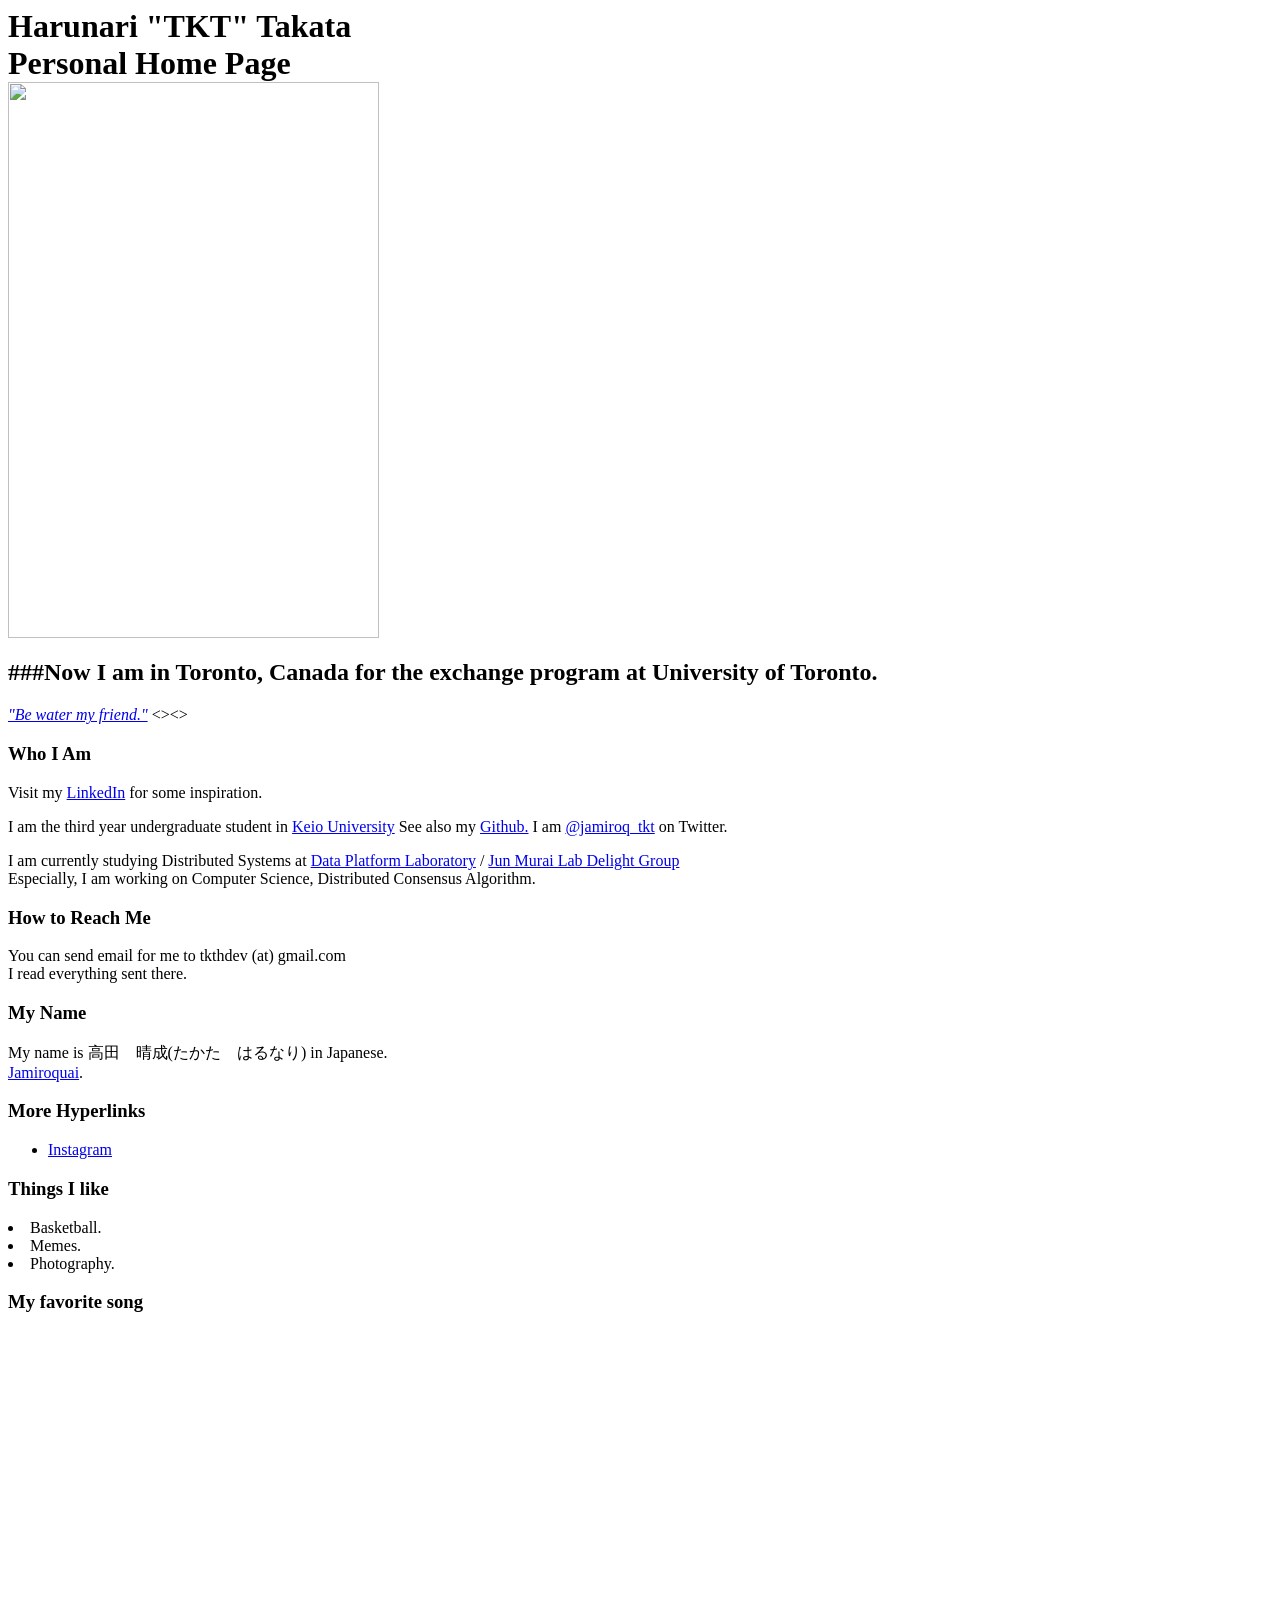
==== index.html @ 35f7b65e "Update index.html" ====
<html><head>
<title>Harunari's Personal Home Pagi</title>
</head>

<body bgcolor="#FFFFFF" text="#000000">

<!-- Built from main -->
<h1>
Harunari "TKT" Takata  <br>Personal Home Page<br>
<img width="371" height="556" src="e7779178-40f3-41db-963f-839f3bcc8286-1_all_11929.jpg" ><br>
</h1>

<h2>###Now I am in Toronto, Canada for the exchange program at University of Toronto.</h2>

<p><a href="https://youtu.be/cJMwBwFj5nQ?si=bjKSdEsOsVT4neso"><i>"Be water my friend."</i></a>

<><>
    
</p><h3><p>Who I Am</p></h3>

<p>Visit
my <a href="https://www.linkedin.com/in/takata-harunari-a27609255/">LinkedIn</a> for some inspiration.

</p><p>I am the third year undergraduate student in  <a href="https://www.keio.ac.jp/en/">Keio University</a>
See also my <a href="https://github.com/TKTHdev">Github.</a>
I am <a href="https://twitter.com/jamiroqTKT">@jamiroq_tkt</a> on Twitter.

</p><p>I am currently studying Distributed Systems  at <a href="https://sites.google.com/view/dpl-sfc/%E3%83%9B%E3%83%BC%E3%83%A0?authuser=0">Data Platform Laboratory</a> / <a href="https://delight.sfc.wide.ad.jp/en">Jun Murai Lab Delight Group</a>
<br>Especially, I am working on Computer Science, Distributed Consensus Algorithm.

</p><h3>How to Reach Me</h3>

<p>You can send email for me to tkthdev (at) gmail.com
<br>I read everything sent there.

</p><h3>My Name</h3>

<p>My name is 高田　晴成(たかた　はるなり) in Japanese.
    <br>
    <a href="https://www.jamiroquai.com/">Jamiroquai</a>.

</p><h3>More Hyperlinks</h3>

<ul>

<li><a href="https://www.instagram.com/jamiroq_tkt">Instagram</a><p>

</p></lid<p>

</p></li></ul>

<h3>Things I like </h3>
<li>Basketball.</li>
<li>Memes.</li>
<li>Photography.</li>

<h3>My favorite song</h3>
<iframe style="border-radius:12px" src="https://open.spotify.com/embed/track/7gxW8hMXEUkc1G3m7z9vei?utm_source=generator&theme=0" width="100%" height="352" frameBorder="0" allowfullscreen="" allow="autoplay; clipboard-write; encrypted-media; fullscreen; picture-in-picture" loading="lazy"></iframe>


</p>
<hr>
<p></p>
<hr>


</body></html>
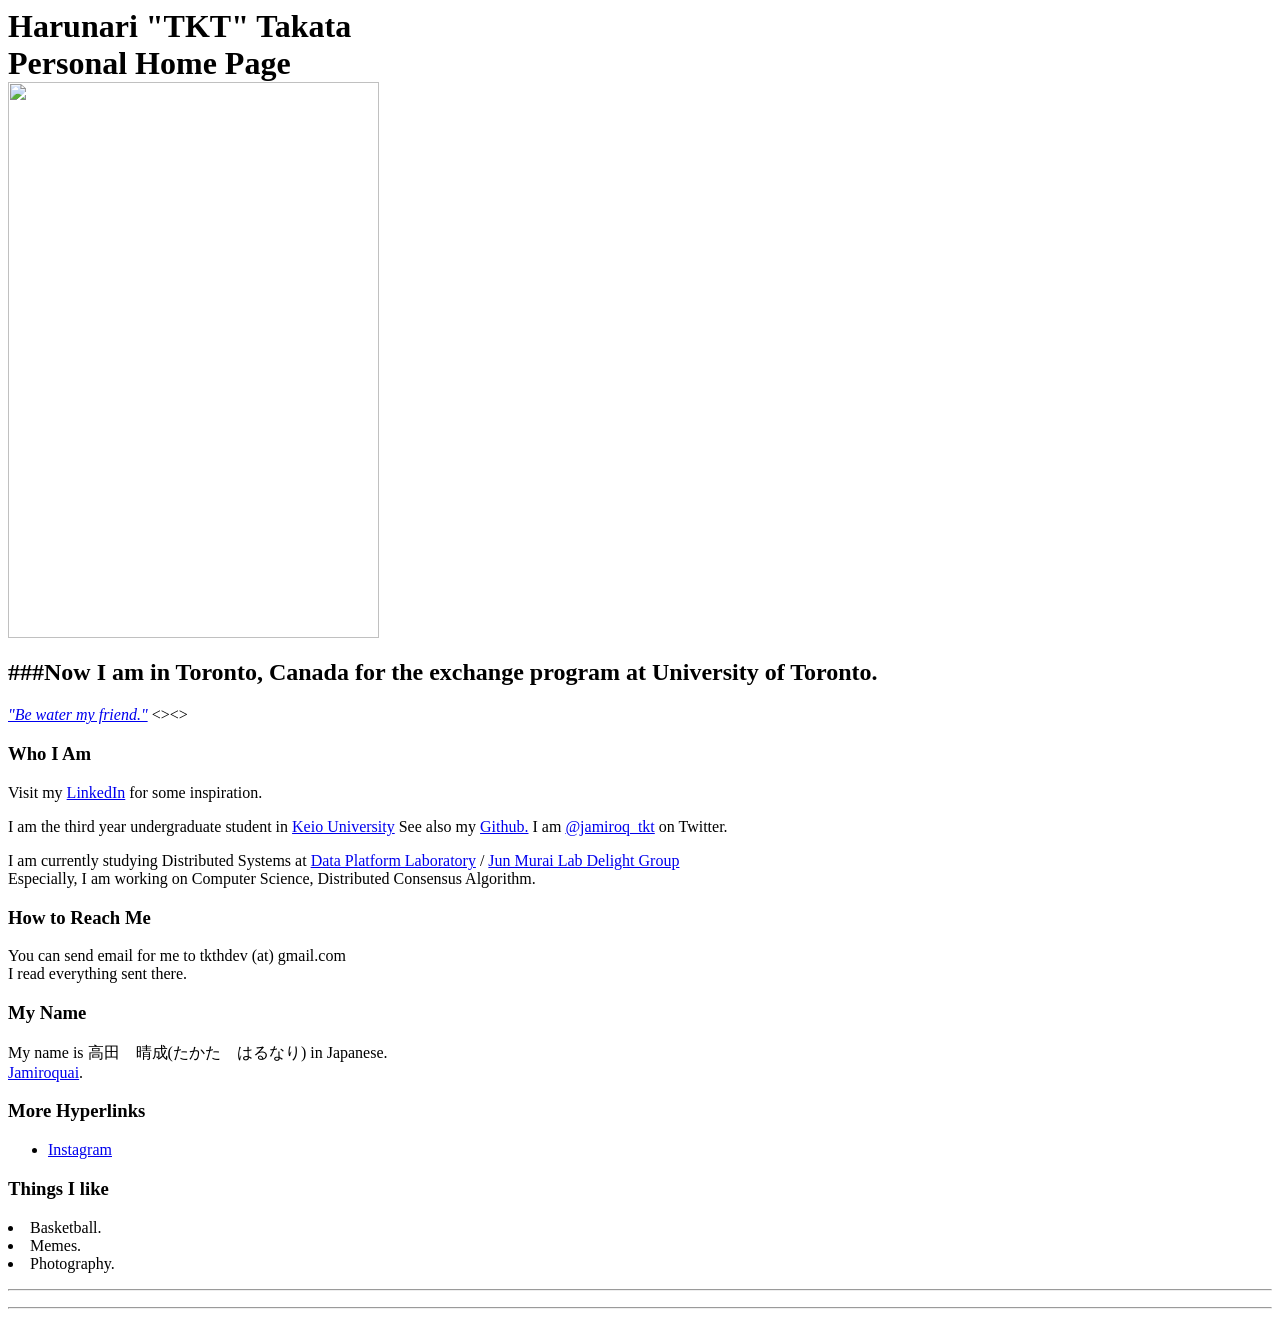
==== commit d884f644: "Update index.html" ====
--- a/index.html
+++ b/index.html
@@ -54,9 +54,6 @@
 <li>Memes.</li>
 <li>Photography.</li>
 
-<h3>My favorite song</h3>
-<iframe style="border-radius:12px" src="https://open.spotify.com/embed/track/7gxW8hMXEUkc1G3m7z9vei?utm_source=generator&theme=0" width="100%" height="352" frameBorder="0" allowfullscreen="" allow="autoplay; clipboard-write; encrypted-media; fullscreen; picture-in-picture" loading="lazy"></iframe>
-
 
 </p>
 <hr>
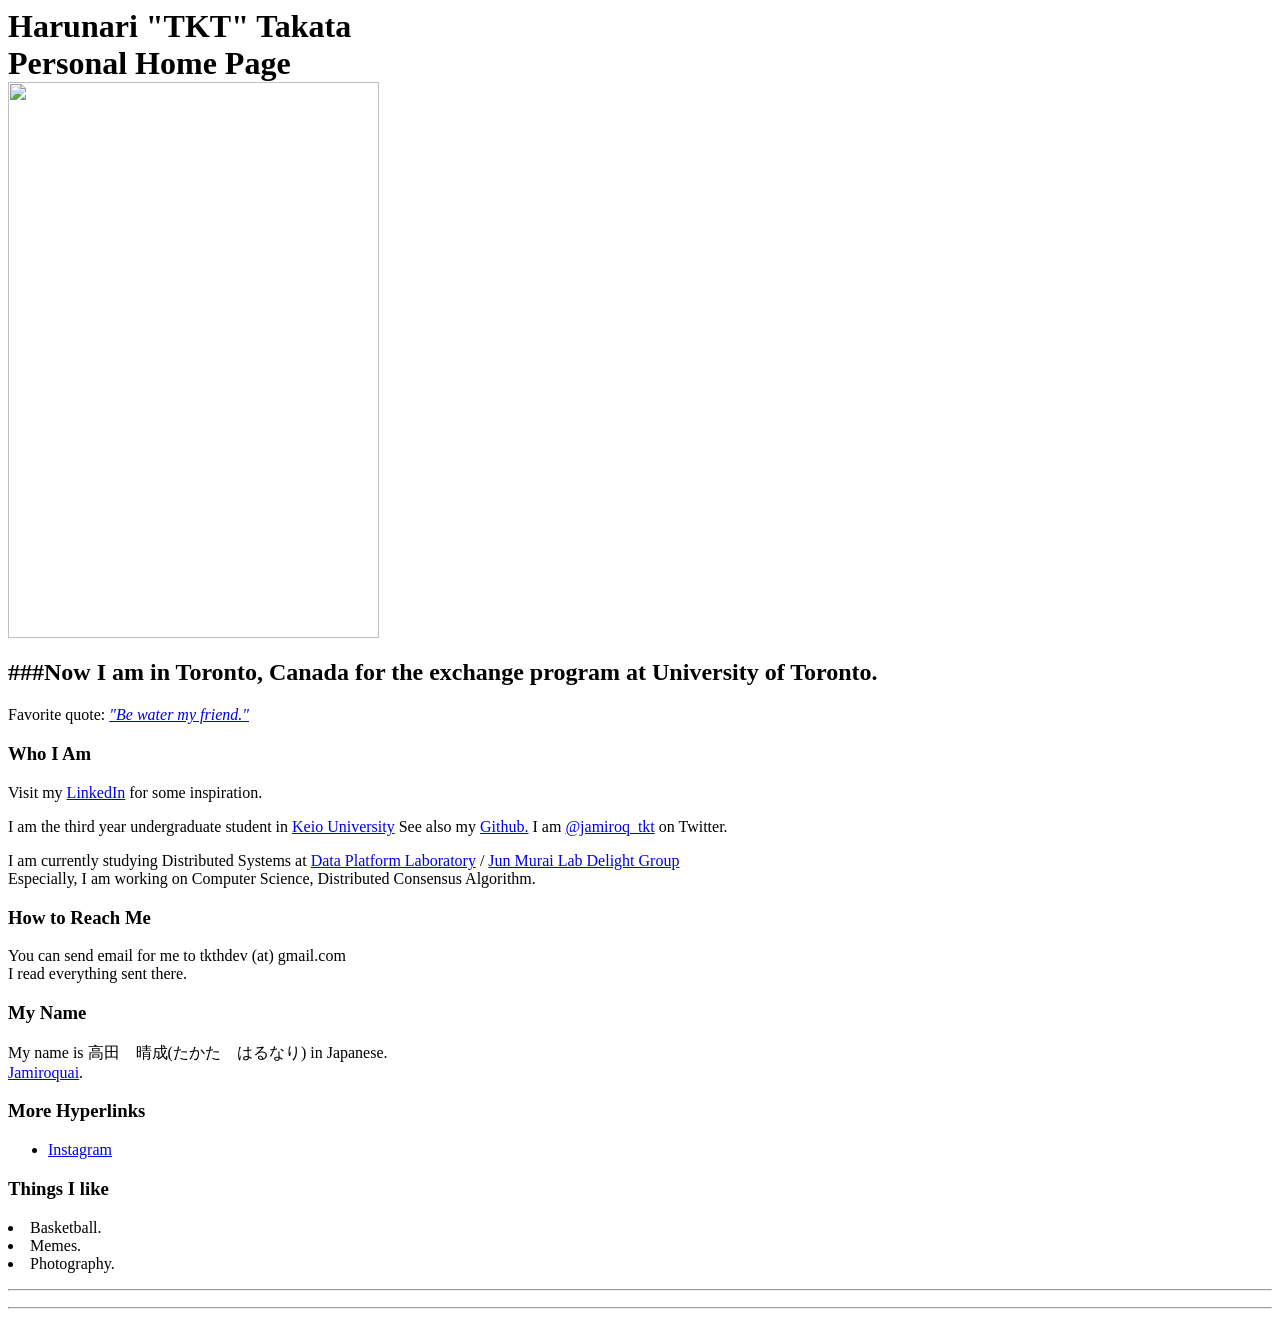
==== commit a803d8eb: "Update index.html" ====
--- a/index.html
+++ b/index.html
@@ -12,9 +12,9 @@
 
 <h2>###Now I am in Toronto, Canada for the exchange program at University of Toronto.</h2>
 
-<p><a href="https://youtu.be/cJMwBwFj5nQ?si=bjKSdEsOsVT4neso"><i>"Be water my friend."</i></a>
+<p>Favorite quote: <a href="https://youtu.be/cJMwBwFj5nQ?si=bjKSdEsOsVT4neso"><i>"Be water my friend."</i></a>
 
-<><>
+
     
 </p><h3><p>Who I Am</p></h3>
 
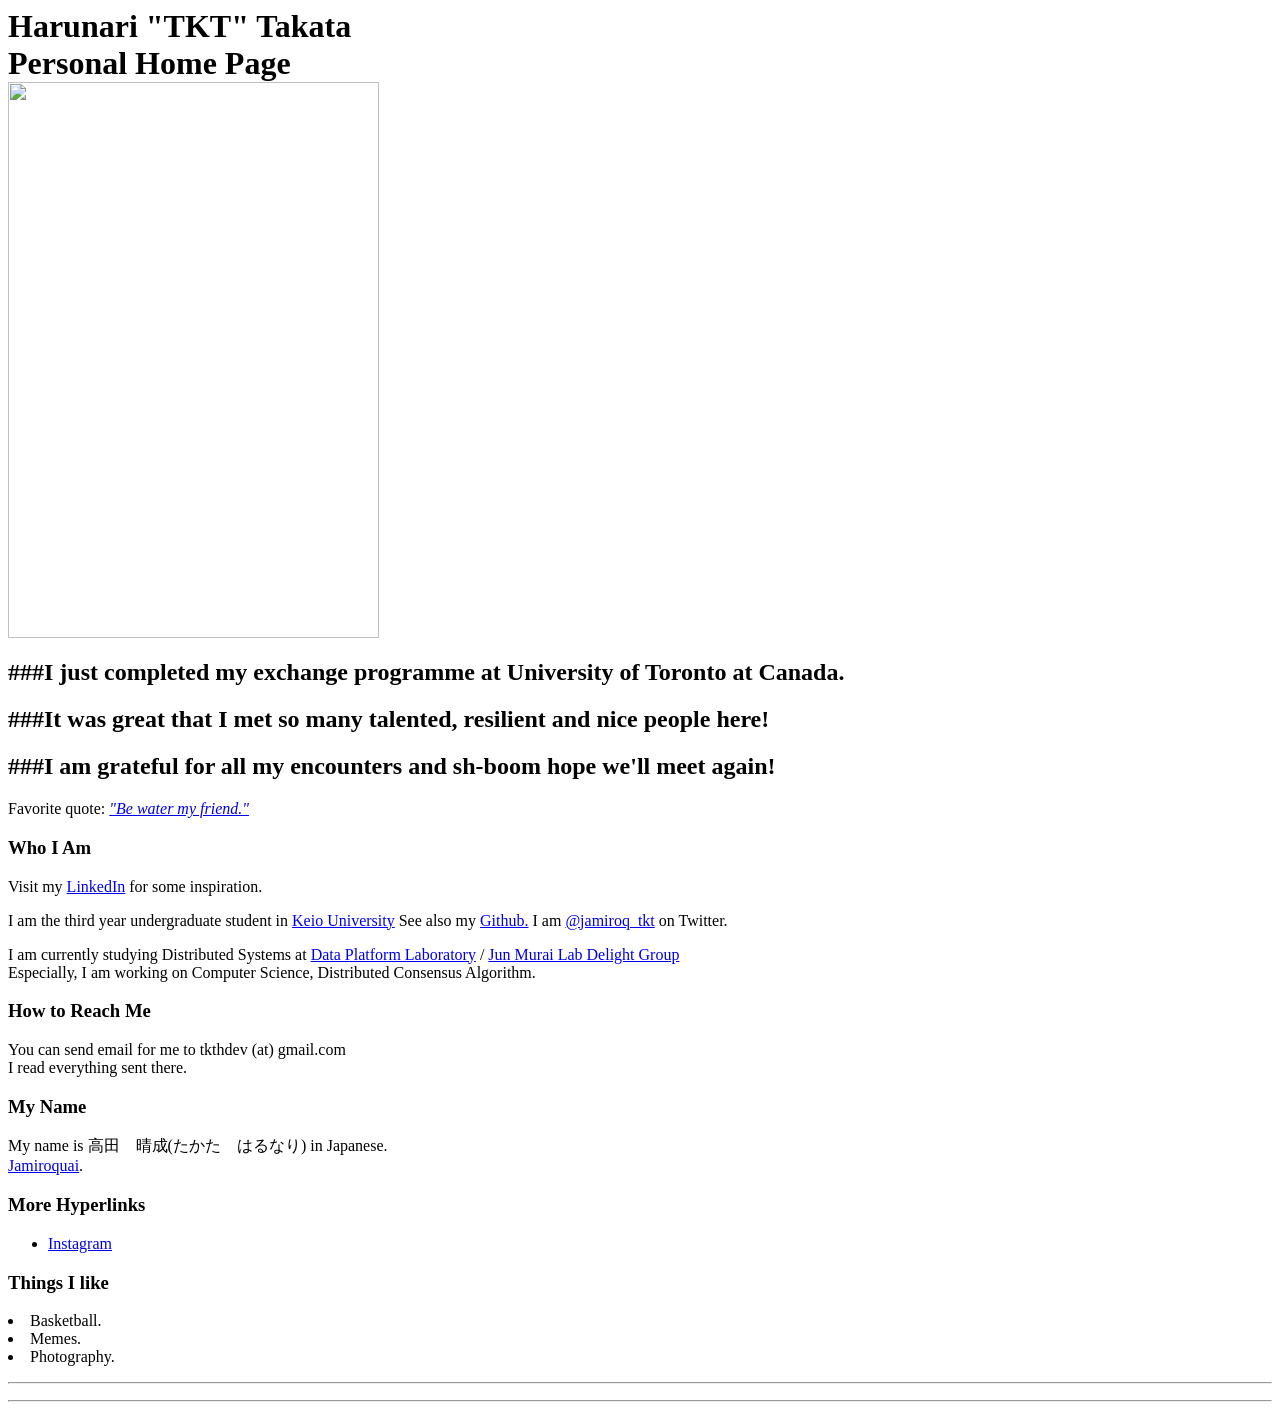
==== commit e30a9be7: "Update index.html" ====
--- a/index.html
+++ b/index.html
@@ -10,8 +10,9 @@
 <img width="371" height="556" src="e7779178-40f3-41db-963f-839f3bcc8286-1_all_11929.jpg" ><br>
 </h1>
 
-<h2>###Now I am in Toronto, Canada for the exchange program at University of Toronto.</h2>
-
+<h2>###I just completed my exchange programme at University of Toronto at Canada.</h2>
+<h2>###It was great that I met so many talented, resilient and nice people here!</h2>
+<h2>###I am grateful for all my encounters and sh-boom hope we'll meet again!</h2>
 <p>Favorite quote: <a href="https://youtu.be/cJMwBwFj5nQ?si=bjKSdEsOsVT4neso"><i>"Be water my friend."</i></a>
 
 
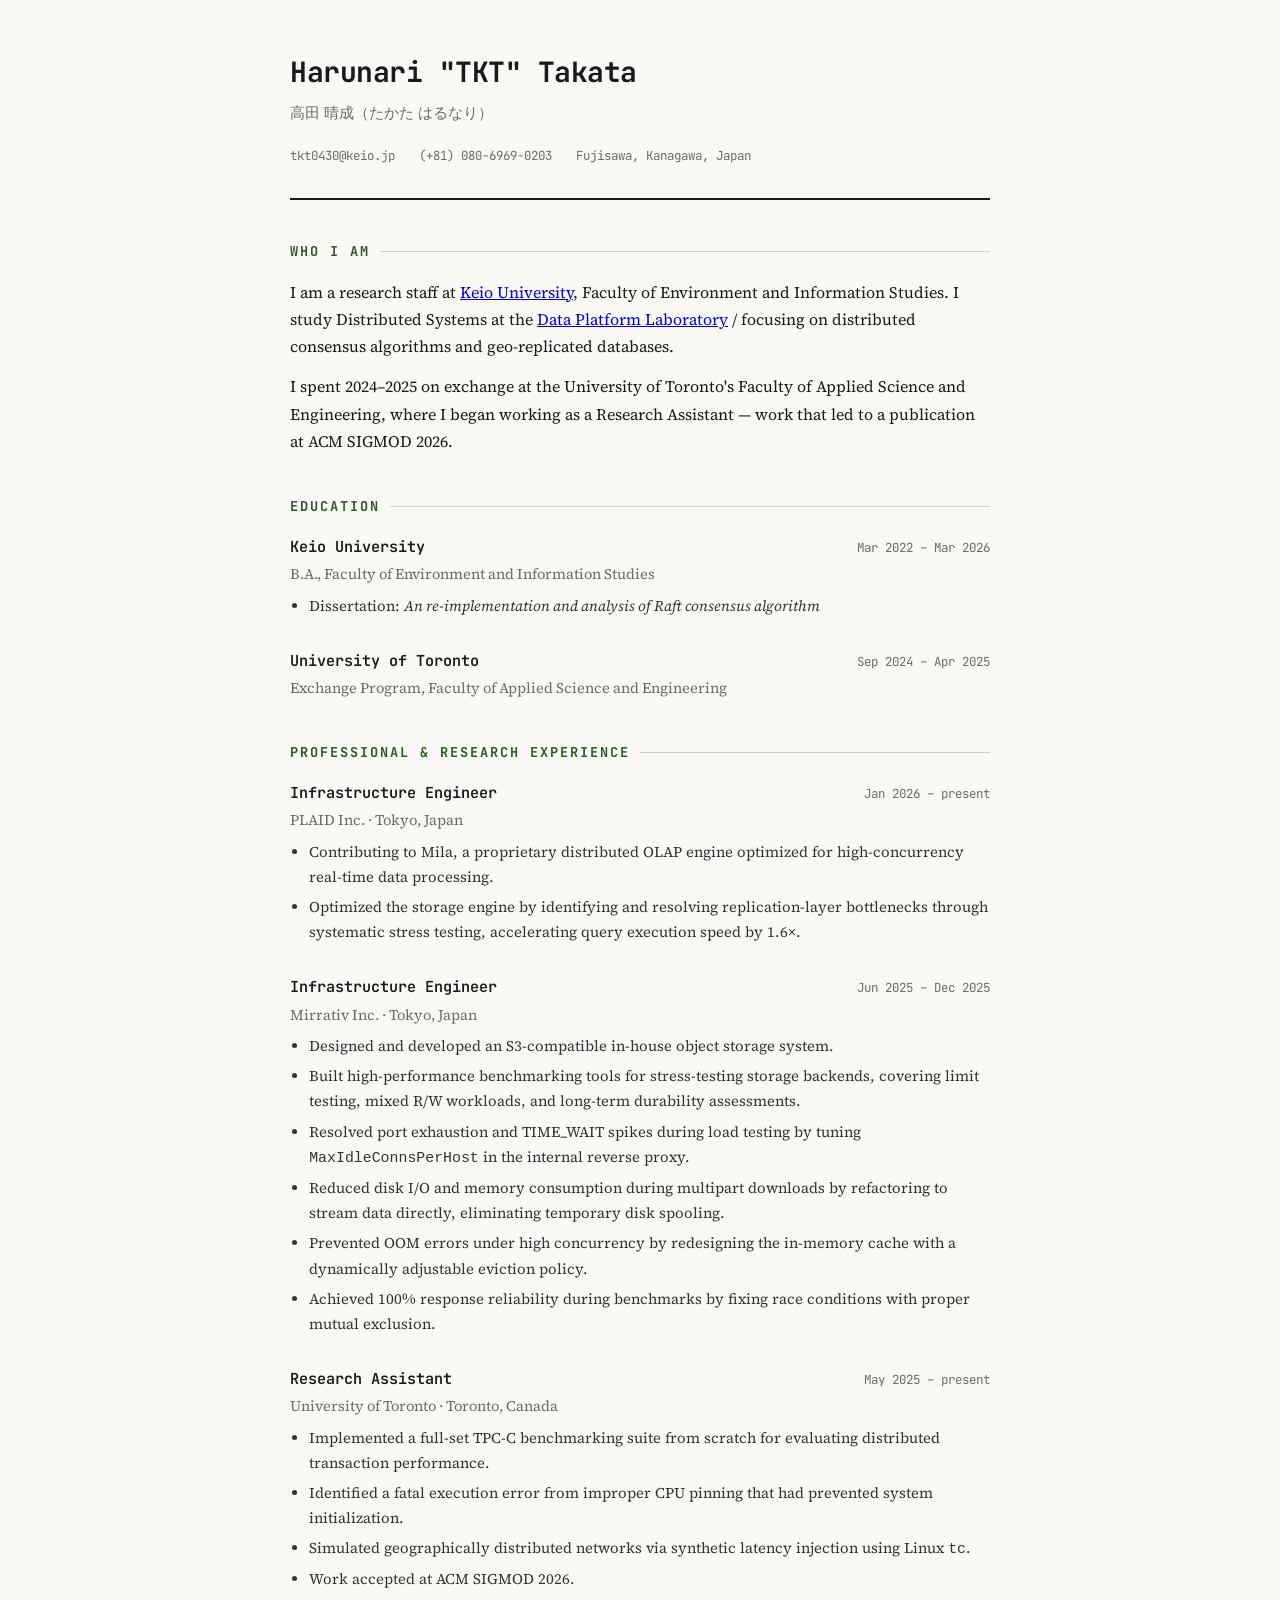
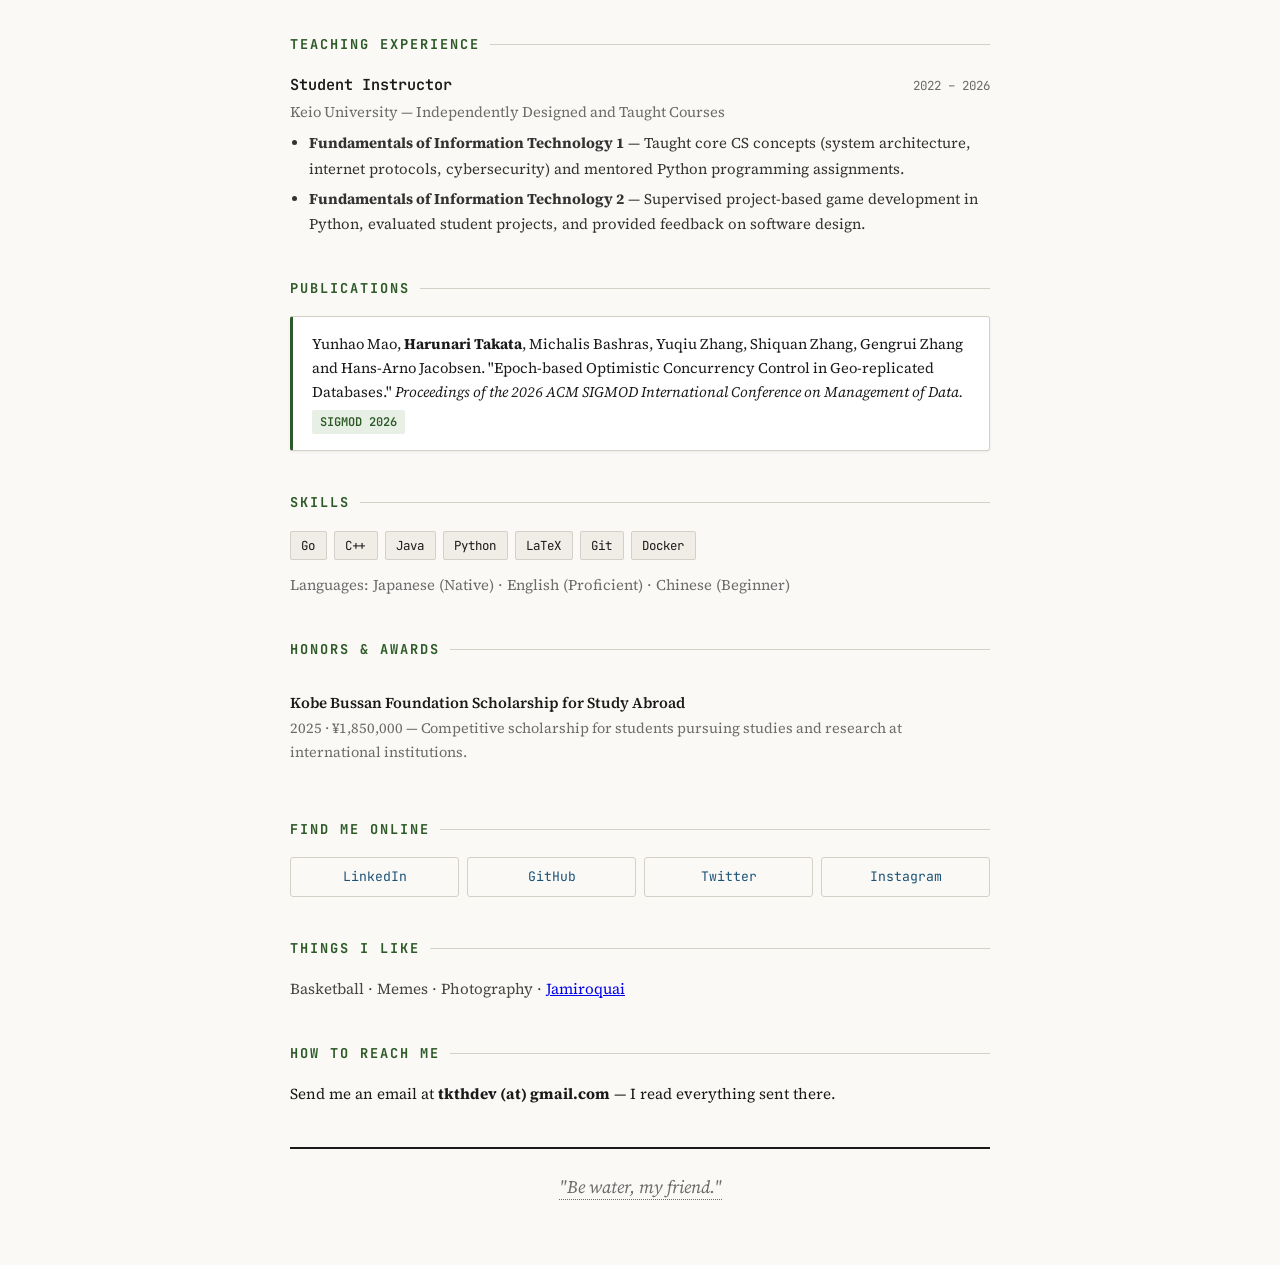
==== commit 38d79246: "Update index.html" ====
--- a/index.html
+++ b/index.html
@@ -1,65 +1,470 @@
-<html><head>
-<title>Harunari's Personal Home Pagi</title>
+<!DOCTYPE html>
+<html lang="en">
+<head>
+<meta charset="UTF-8">
+<meta name="viewport" content="width=device-width, initial-scale=1.0">
+<title>Harunari Takata — Personal Home Page</title>
+<link rel="preconnect" href="https://fonts.googleapis.com">
+<link href="https://fonts.googleapis.com/css2?family=JetBrains+Mono:wght@400;600;700&family=Source+Serif+4:ital,wght@0,400;0,600;1,400&display=swap" rel="stylesheet">
+<style>
+  :root {
+    --bg: #faf9f6;
+    --fg: #1a1a1a;
+    --accent: #2d5a27;
+    --accent-light: #e8f0e6;
+    --muted: #6b6b6b;
+    --border: #d4d0c8;
+    --link: #1a5276;
+    --link-hover: #2d5a27;
+    --code-bg: #f0ede6;
+    --card-bg: #ffffff;
+    --shadow: 0 1px 3px rgba(0,0,0,0.06);
+  }
+
+  * { margin: 0; padding: 0; box-sizing: border-box; }
+
+  body {
+    font-family: 'Source Serif 4', Georgia, serif;
+    background: var(--bg);
+    color: var(--fg);
+    line-height: 1.7;
+    padding: 0 1.5rem;
+  }
+
+  .container {
+    max-width: 700px;
+    margin: 0 auto;
+    padding: 3rem 0 4rem;
+  }
+
+  /* ── header ── */
+  header {
+    margin-bottom: 2.5rem;
+    padding-bottom: 2rem;
+    border-bottom: 2px solid var(--fg);
+  }
+
+  header h1 {
+    font-family: 'JetBrains Mono', monospace;
+    font-size: 1.75rem;
+    font-weight: 700;
+    letter-spacing: -0.5px;
+    margin-bottom: 0.25rem;
+  }
+
+  header .subtitle {
+    font-size: 0.95rem;
+    color: var(--muted);
+    margin-bottom: 1.2rem;
+  }
+
+  header .tagline {
+    font-style: italic;
+    color: var(--muted);
+    font-size: 1.05rem;
+    margin-bottom: 1rem;
+  }
+
+  .contact-row {
+    display: flex;
+    flex-wrap: wrap;
+    gap: 0.5rem 1.5rem;
+    font-family: 'JetBrains Mono', monospace;
+    font-size: 0.78rem;
+    color: var(--muted);
+  }
+
+  .contact-row a {
+    color: var(--link);
+    text-decoration: none;
+    border-bottom: 1px solid transparent;
+    transition: border-color 0.2s;
+  }
+  .contact-row a:hover {
+    border-bottom-color: var(--link);
+  }
+
+  /* ── sections ── */
+  section {
+    margin-bottom: 2.5rem;
+  }
+
+  h2 {
+    font-family: 'JetBrains Mono', monospace;
+    font-size: 0.85rem;
+    font-weight: 700;
+    text-transform: uppercase;
+    letter-spacing: 2px;
+    color: var(--accent);
+    margin-bottom: 1rem;
+    display: flex;
+    align-items: center;
+    gap: 0.6rem;
+  }
+
+  h2::after {
+    content: '';
+    flex: 1;
+    height: 1px;
+    background: var(--border);
+  }
+
+  /* ── about ── */
+  .about p {
+    margin-bottom: 0.8rem;
+    font-size: 1rem;
+  }
+
+  /* ── entry blocks ── */
+  .entry {
+    margin-bottom: 1.8rem;
+  }
+
+  .entry-header {
+    display: flex;
+    justify-content: space-between;
+    align-items: baseline;
+    flex-wrap: wrap;
+    gap: 0.25rem;
+    margin-bottom: 0.15rem;
+  }
+
+  .entry-title {
+    font-family: 'JetBrains Mono', monospace;
+    font-weight: 600;
+    font-size: 0.95rem;
+  }
+
+  .entry-date {
+    font-family: 'JetBrains Mono', monospace;
+    font-size: 0.78rem;
+    color: var(--muted);
+    white-space: nowrap;
+  }
+
+  .entry-org {
+    font-size: 0.92rem;
+    color: var(--muted);
+    margin-bottom: 0.4rem;
+  }
+
+  .entry ul {
+    padding-left: 1.2rem;
+    font-size: 0.93rem;
+  }
+
+  .entry li {
+    margin-bottom: 0.3rem;
+    color: #333;
+  }
+
+  /* ── publication ── */
+  .pub {
+    background: var(--card-bg);
+    border: 1px solid var(--border);
+    border-left: 3px solid var(--accent);
+    padding: 1rem 1.2rem;
+    border-radius: 3px;
+    font-size: 0.92rem;
+    line-height: 1.6;
+    box-shadow: var(--shadow);
+  }
+
+  .pub .venue {
+    font-family: 'JetBrains Mono', monospace;
+    font-size: 0.75rem;
+    color: var(--accent);
+    font-weight: 600;
+    display: inline-block;
+    margin-top: 0.4rem;
+    background: var(--accent-light);
+    padding: 0.15rem 0.5rem;
+    border-radius: 2px;
+  }
+
+  /* ── skills ── */
+  .skill-tags {
+    display: flex;
+    flex-wrap: wrap;
+    gap: 0.45rem;
+  }
+
+  .skill-tag {
+    font-family: 'JetBrains Mono', monospace;
+    font-size: 0.78rem;
+    background: var(--code-bg);
+    border: 1px solid var(--border);
+    padding: 0.2rem 0.65rem;
+    border-radius: 2px;
+    color: var(--fg);
+  }
+
+  /* ── award ── */
+  .award {
+    padding: 0.8rem 0;
+    border-bottom: 1px dashed var(--border);
+  }
+  .award:last-child { border-bottom: none; }
+
+  .award-name {
+    font-weight: 600;
+    font-size: 0.95rem;
+  }
+
+  .award-detail {
+    font-size: 0.9rem;
+    color: var(--muted);
+  }
+
+  /* ── links row ── */
+  .links-grid {
+    display: grid;
+    grid-template-columns: repeat(auto-fill, minmax(140px, 1fr));
+    gap: 0.5rem;
+  }
+
+  .links-grid a {
+    font-family: 'JetBrains Mono', monospace;
+    font-size: 0.82rem;
+    color: var(--link);
+    text-decoration: none;
+    padding: 0.5rem 0.75rem;
+    border: 1px solid var(--border);
+    border-radius: 3px;
+    transition: all 0.2s;
+    display: block;
+    text-align: center;
+  }
+
+  .links-grid a:hover {
+    background: var(--accent-light);
+    border-color: var(--accent);
+    color: var(--accent);
+  }
+
+  /* ── personal ── */
+  .interests {
+    font-size: 0.95rem;
+    color: #444;
+  }
+
+  /* ── quote ── */
+  .quote {
+    margin-top: 2rem;
+    padding-top: 1.5rem;
+    border-top: 2px solid var(--fg);
+    text-align: center;
+  }
+
+  .quote blockquote {
+    font-style: italic;
+    font-size: 1.1rem;
+    color: var(--muted);
+  }
+
+  .quote a {
+    color: var(--muted);
+    text-decoration: none;
+    border-bottom: 1px dotted var(--muted);
+  }
+
+  /* ── responsive ── */
+  @media (max-width: 500px) {
+    header h1 { font-size: 1.4rem; }
+    .entry-header { flex-direction: column; }
+    .contact-row { flex-direction: column; gap: 0.25rem; }
+  }
+</style>
 </head>
-
-<body bgcolor="#FFFFFF" text="#000000">
-
-<!-- Built from main -->
-<h1>
-Harunari "TKT" Takata  <br>Personal Home Page<br>
-<img width="371" height="556" src="e7779178-40f3-41db-963f-839f3bcc8286-1_all_11929.jpg" ><br>
-</h1>
-
-<h2>###I just completed my exchange programme at University of Toronto at Canada.</h2>
-<h2>###It was great that I met so many talented, resilient and nice people here!</h2>
-<h2>###I am grateful for all my encounters and sh-boom hope we'll meet again!</h2>
-<p>Favorite quote: <a href="https://youtu.be/cJMwBwFj5nQ?si=bjKSdEsOsVT4neso"><i>"Be water my friend."</i></a>
-
-
-    
-</p><h3><p>Who I Am</p></h3>
-
-<p>Visit
-my <a href="https://www.linkedin.com/in/takata-harunari-a27609255/">LinkedIn</a> for some inspiration.
-
-</p><p>I am the third year undergraduate student in  <a href="https://www.keio.ac.jp/en/">Keio University</a>
-See also my <a href="https://github.com/TKTHdev">Github.</a>
-I am <a href="https://twitter.com/jamiroqTKT">@jamiroq_tkt</a> on Twitter.
-
-</p><p>I am currently studying Distributed Systems  at <a href="https://sites.google.com/view/dpl-sfc/%E3%83%9B%E3%83%BC%E3%83%A0?authuser=0">Data Platform Laboratory</a> / <a href="https://delight.sfc.wide.ad.jp/en">Jun Murai Lab Delight Group</a>
-<br>Especially, I am working on Computer Science, Distributed Consensus Algorithm.
-
-</p><h3>How to Reach Me</h3>
-
-<p>You can send email for me to tkthdev (at) gmail.com
-<br>I read everything sent there.
-
-</p><h3>My Name</h3>
-
-<p>My name is 高田　晴成(たかた　はるなり) in Japanese.
-    <br>
-    <a href="https://www.jamiroquai.com/">Jamiroquai</a>.
-
-</p><h3>More Hyperlinks</h3>
-
-<ul>
-
-<li><a href="https://www.instagram.com/jamiroq_tkt">Instagram</a><p>
-
-</p></lid<p>
-
-</p></li></ul>
-
-<h3>Things I like </h3>
-<li>Basketball.</li>
-<li>Memes.</li>
-<li>Photography.</li>
-
-
-</p>
-<hr>
-<p></p>
-<hr>
-
-
-</body></html>
+<body>
+<div class="container">
+
+  <!-- ═══ HEADER ═══ -->
+  <header>
+    <h1>Harunari "TKT" Takata</h1>
+    <div class="subtitle">高田 晴成（たかた はるなり）</div>
+  
+    <div class="contact-row">
+      <span>tkt0430@keio.jp</span>
+      <span>(+81) 080-6969-0203</span>
+      <span>Fujisawa, Kanagawa, Japan</span>
+    </div>
+  </header>
+
+  <!-- ═══ ABOUT ═══ -->
+  <section class="about">
+    <h2>Who I Am</h2>
+    <p>
+      I am a research staff at
+      <a href="https://www.keio.ac.jp/en/">Keio University</a>, Faculty of Environment and Information Studies.
+      I study Distributed Systems at the
+      <a href="https://sites.google.com/view/dpl-sfc/">Data Platform Laboratory</a> /
+      focusing on distributed consensus algorithms and geo-replicated databases.
+    </p>
+    <p>
+      I spent 2024–2025 on exchange at the University of Toronto's Faculty of Applied Science and Engineering,
+      where I began working as a Research Assistant — work that led to a publication at ACM SIGMOD 2026.
+    </p>
+  </section>
+
+  <!-- ═══ EDUCATION ═══ -->
+  <section>
+    <h2>Education</h2>
+
+    <div class="entry">
+      <div class="entry-header">
+        <span class="entry-title">Keio University</span>
+        <span class="entry-date">Mar 2022 – Mar 2026</span>
+      </div>
+      <div class="entry-org">B.A., Faculty of Environment and Information Studies</div>
+      <ul>
+        <li>Dissertation: <em>An re-implementation and analysis of Raft consensus algorithm</em></li>
+      </ul>
+    </div>
+
+    <div class="entry">
+      <div class="entry-header">
+        <span class="entry-title">University of Toronto</span>
+        <span class="entry-date">Sep 2024 – Apr 2025</span>
+      </div>
+      <div class="entry-org">Exchange Program, Faculty of Applied Science and Engineering</div>
+    </div>
+  </section>
+
+  <!-- ═══ EXPERIENCE ═══ -->
+  <section>
+    <h2>Professional &amp; Research Experience</h2>
+
+    <div class="entry">
+      <div class="entry-header">
+        <span class="entry-title">Infrastructure Engineer</span>
+        <span class="entry-date">Jan 2026 – present</span>
+      </div>
+      <div class="entry-org">PLAID Inc. · Tokyo, Japan</div>
+      <ul>
+        <li>Contributing to Mila, a proprietary distributed OLAP engine optimized for high-concurrency real-time data processing.</li>
+        <li>Optimized the storage engine by identifying and resolving replication-layer bottlenecks through systematic stress testing, accelerating query execution speed by 1.6×.</li>
+      </ul>
+    </div>
+
+    <div class="entry">
+      <div class="entry-header">
+        <span class="entry-title">Infrastructure Engineer</span>
+        <span class="entry-date">Jun 2025 – Dec 2025</span>
+      </div>
+      <div class="entry-org">Mirrativ Inc. · Tokyo, Japan</div>
+      <ul>
+        <li>Designed and developed an S3-compatible in-house object storage system.</li>
+        <li>Built high-performance benchmarking tools for stress-testing storage backends, covering limit testing, mixed R/W workloads, and long-term durability assessments.</li>
+        <li>Resolved port exhaustion and TIME_WAIT spikes during load testing by tuning <code>MaxIdleConnsPerHost</code> in the internal reverse proxy.</li>
+        <li>Reduced disk I/O and memory consumption during multipart downloads by refactoring to stream data directly, eliminating temporary disk spooling.</li>
+        <li>Prevented OOM errors under high concurrency by redesigning the in-memory cache with a dynamically adjustable eviction policy.</li>
+        <li>Achieved 100% response reliability during benchmarks by fixing race conditions with proper mutual exclusion.</li>
+      </ul>
+    </div>
+
+    <div class="entry">
+      <div class="entry-header">
+        <span class="entry-title">Research Assistant</span>
+        <span class="entry-date">May 2025 – present</span>
+      </div>
+      <div class="entry-org">University of Toronto · Toronto, Canada</div>
+      <ul>
+        <li>Implemented a full-set TPC-C benchmarking suite from scratch for evaluating distributed transaction performance.</li>
+        <li>Identified a fatal execution error from improper CPU pinning that had prevented system initialization.</li>
+        <li>Simulated geographically distributed networks via synthetic latency injection using Linux <code>tc</code>.</li>
+        <li>Work accepted at ACM SIGMOD 2026.</li>
+      </ul>
+    </div>
+  </section>
+
+  <!-- ═══ TEACHING ═══ -->
+  <section>
+    <h2>Teaching Experience</h2>
+
+    <div class="entry">
+      <div class="entry-header">
+        <span class="entry-title">Student Instructor</span>
+        <span class="entry-date">2022 – 2026</span>
+      </div>
+      <div class="entry-org">Keio University — Independently Designed and Taught Courses</div>
+      <ul>
+        <li><strong>Fundamentals of Information Technology 1</strong> — Taught core CS concepts (system architecture, internet protocols, cybersecurity) and mentored Python programming assignments.</li>
+        <li><strong>Fundamentals of Information Technology 2</strong> — Supervised project-based game development in Python, evaluated student projects, and provided feedback on software design.</li>
+      </ul>
+    </div>
+  </section>
+
+  <!-- ═══ PUBLICATIONS ═══ -->
+  <section>
+    <h2>Publications</h2>
+    <div class="pub">
+      Yunhao Mao, <strong>Harunari Takata</strong>, Michalis Bashras, Yuqiu Zhang, Shiquan Zhang, Gengrui Zhang
+      and Hans-Arno Jacobsen.
+      "Epoch-based Optimistic Concurrency Control in Geo-replicated Databases."
+      <em>Proceedings of the 2026 ACM SIGMOD International Conference on Management of Data.</em>
+      <span class="venue">SIGMOD 2026</span>
+    </div>
+  </section>
+
+  <!-- ═══ SKILLS ═══ -->
+  <section>
+    <h2>Skills</h2>
+    <div class="skill-tags">
+      <span class="skill-tag">Go</span>
+      <span class="skill-tag">C++</span>
+      <span class="skill-tag">Java</span>
+      <span class="skill-tag">Python</span>
+      <span class="skill-tag">LaTeX</span>
+      <span class="skill-tag">Git</span>
+      <span class="skill-tag">Docker</span>
+    </div>
+    <p style="margin-top: 0.8rem; font-size: 0.93rem; color: var(--muted);">
+      Languages: Japanese (Native) · English (Proficient) · Chinese (Beginner)
+    </p>
+  </section>
+
+  <!-- ═══ HONORS ═══ -->
+  <section>
+    <h2>Honors &amp; Awards</h2>
+    <div class="award">
+      <div class="award-name">Kobe Bussan Foundation Scholarship for Study Abroad</div>
+      <div class="award-detail">2025 · ¥1,850,000 — Competitive scholarship for students pursuing studies and research at international institutions.</div>
+    </div>
+  </section>
+
+  <!-- ═══ LINKS ═══ -->
+  <section>
+    <h2>Find Me Online</h2>
+    <div class="links-grid">
+      <a href="https://www.linkedin.com/in/takata-harunari-a27609255/">LinkedIn</a>
+      <a href="https://github.com/TKTHdev">GitHub</a>
+      <a href="https://twitter.com/jamiroqTKT">Twitter</a>
+      <a href="https://www.instagram.com/jamiroq_tkt">Instagram</a>
+    </div>
+  </section>
+
+  <!-- ═══ PERSONAL ═══ -->
+  <section>
+    <h2>Things I Like</h2>
+    <p class="interests">Basketball · Memes · Photography · <a href="https://www.jamiroquai.com/">Jamiroquai</a></p>
+  </section>
+
+  <!-- ═══ CONTACT ═══ -->
+  <section>
+    <h2>How to Reach Me</h2>
+    <p style="font-size: 0.95rem;">
+      Send me an email at <strong>tkthdev (at) gmail.com</strong> — I read everything sent there.
+    </p>
+  </section>
+
+  <!-- ═══ QUOTE ═══ -->
+  <div class="quote">
+    <blockquote>
+      <a href="https://youtu.be/cJMwBwFj5nQ?si=bjKSdEsOsVT4neso">"Be water, my friend."</a>
+    </blockquote>
+  </div>
+
+</div>
+</body>
+</html>
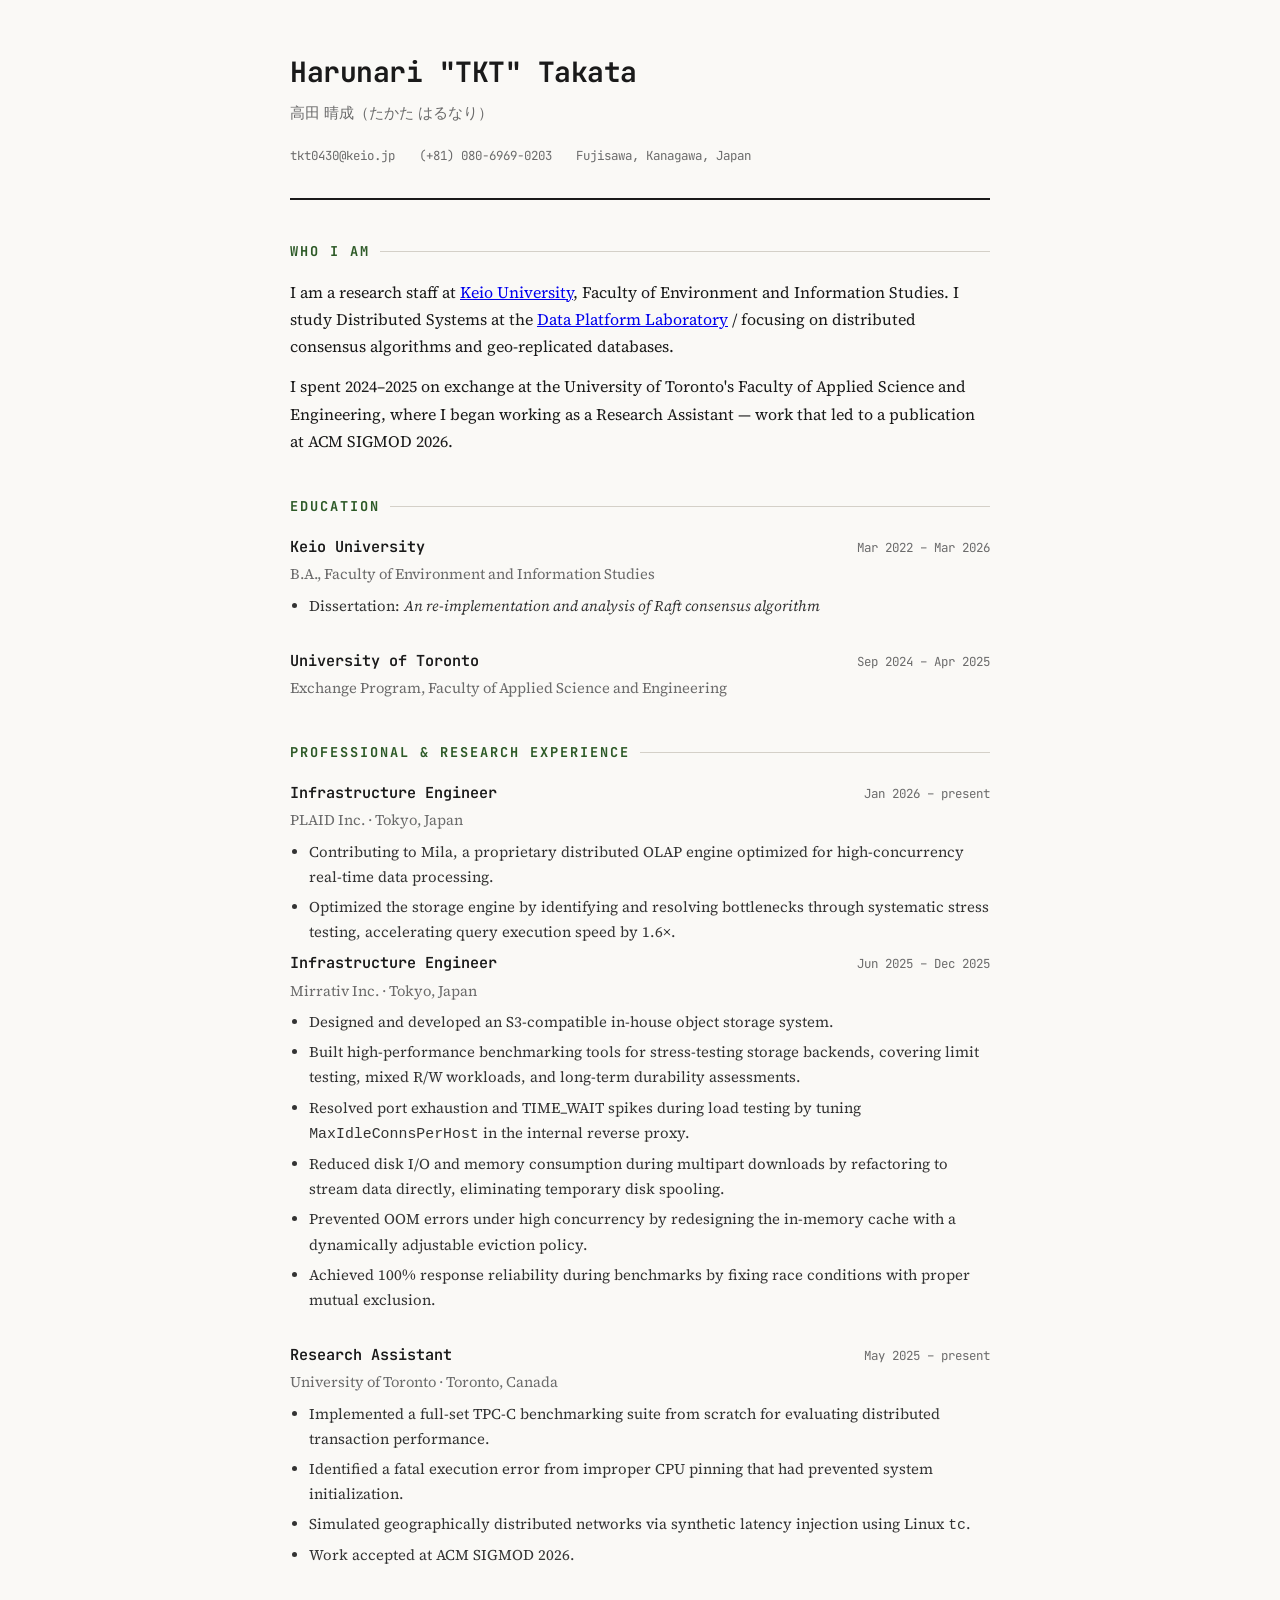
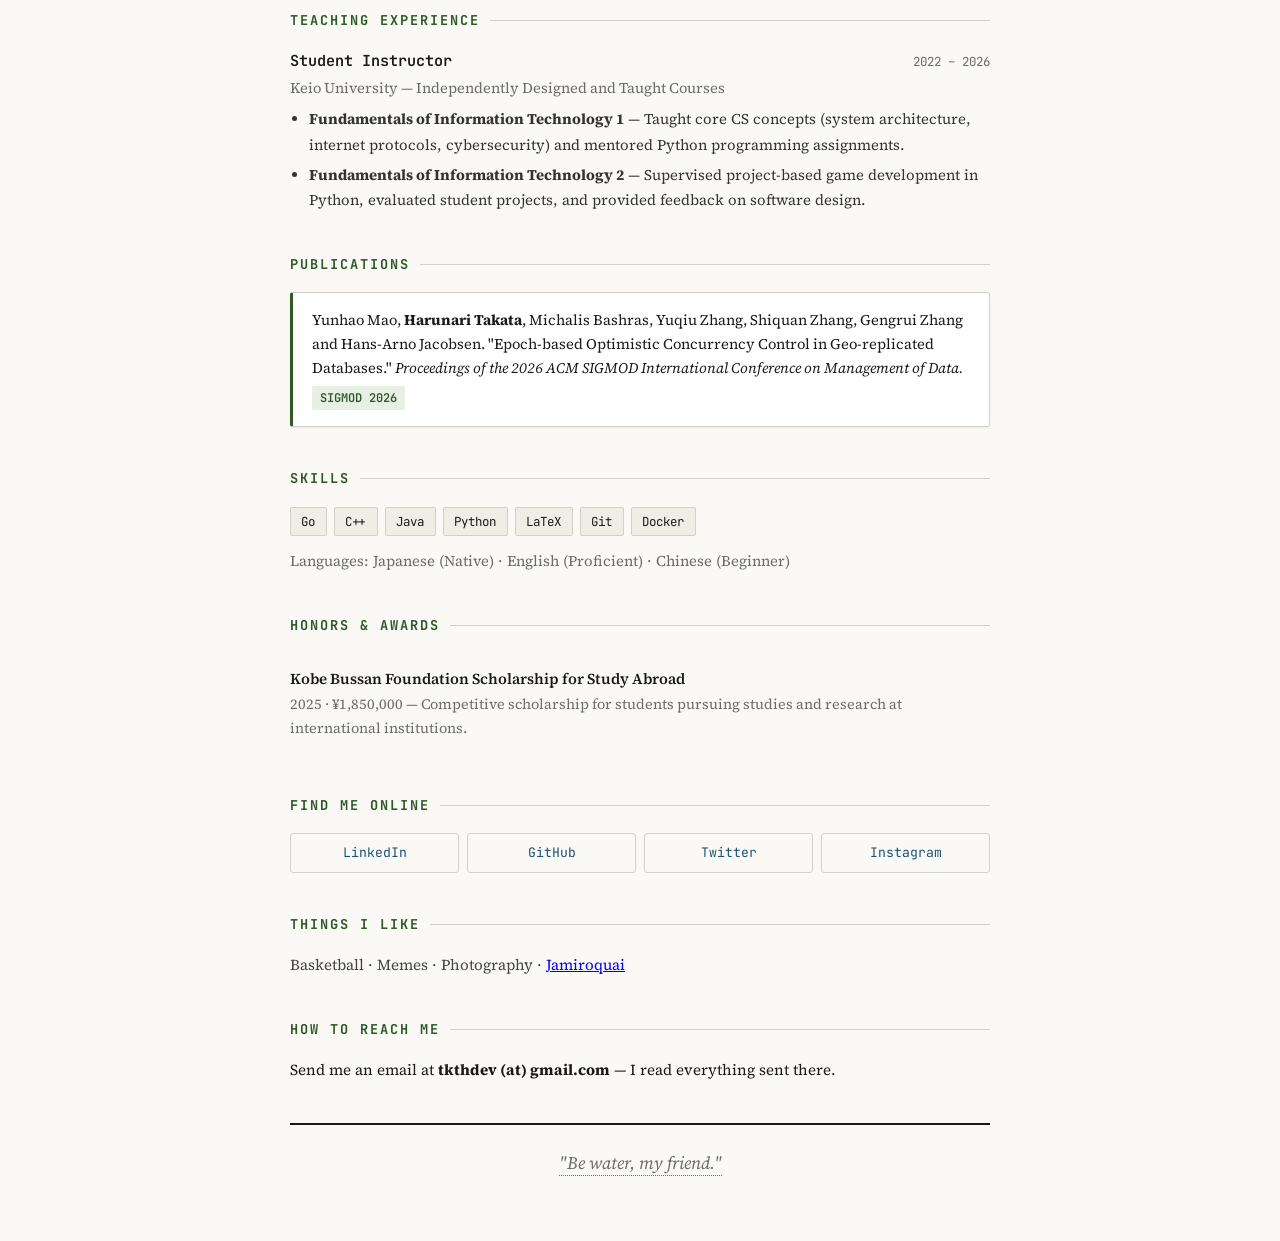
==== commit b4238d5a: "Remove 'replication-layer' from storage engine optimization" ====
--- a/index.html
+++ b/index.html
@@ -343,8 +343,8 @@
       <div class="entry-org">PLAID Inc. · Tokyo, Japan</div>
       <ul>
         <li>Contributing to Mila, a proprietary distributed OLAP engine optimized for high-concurrency real-time data processing.</li>
-        <li>Optimized the storage engine by identifying and resolving replication-layer bottlenecks through systematic stress testing, accelerating query execution speed by 1.6×.</li>
-      </ul>
+        <li>Optimized the storage engine by identifying and resolving  bottlenecks through systematic stress testing, accelerating query execution speed by 1.6×.</li>
+      </ul
     </div>
 
     <div class="entry">
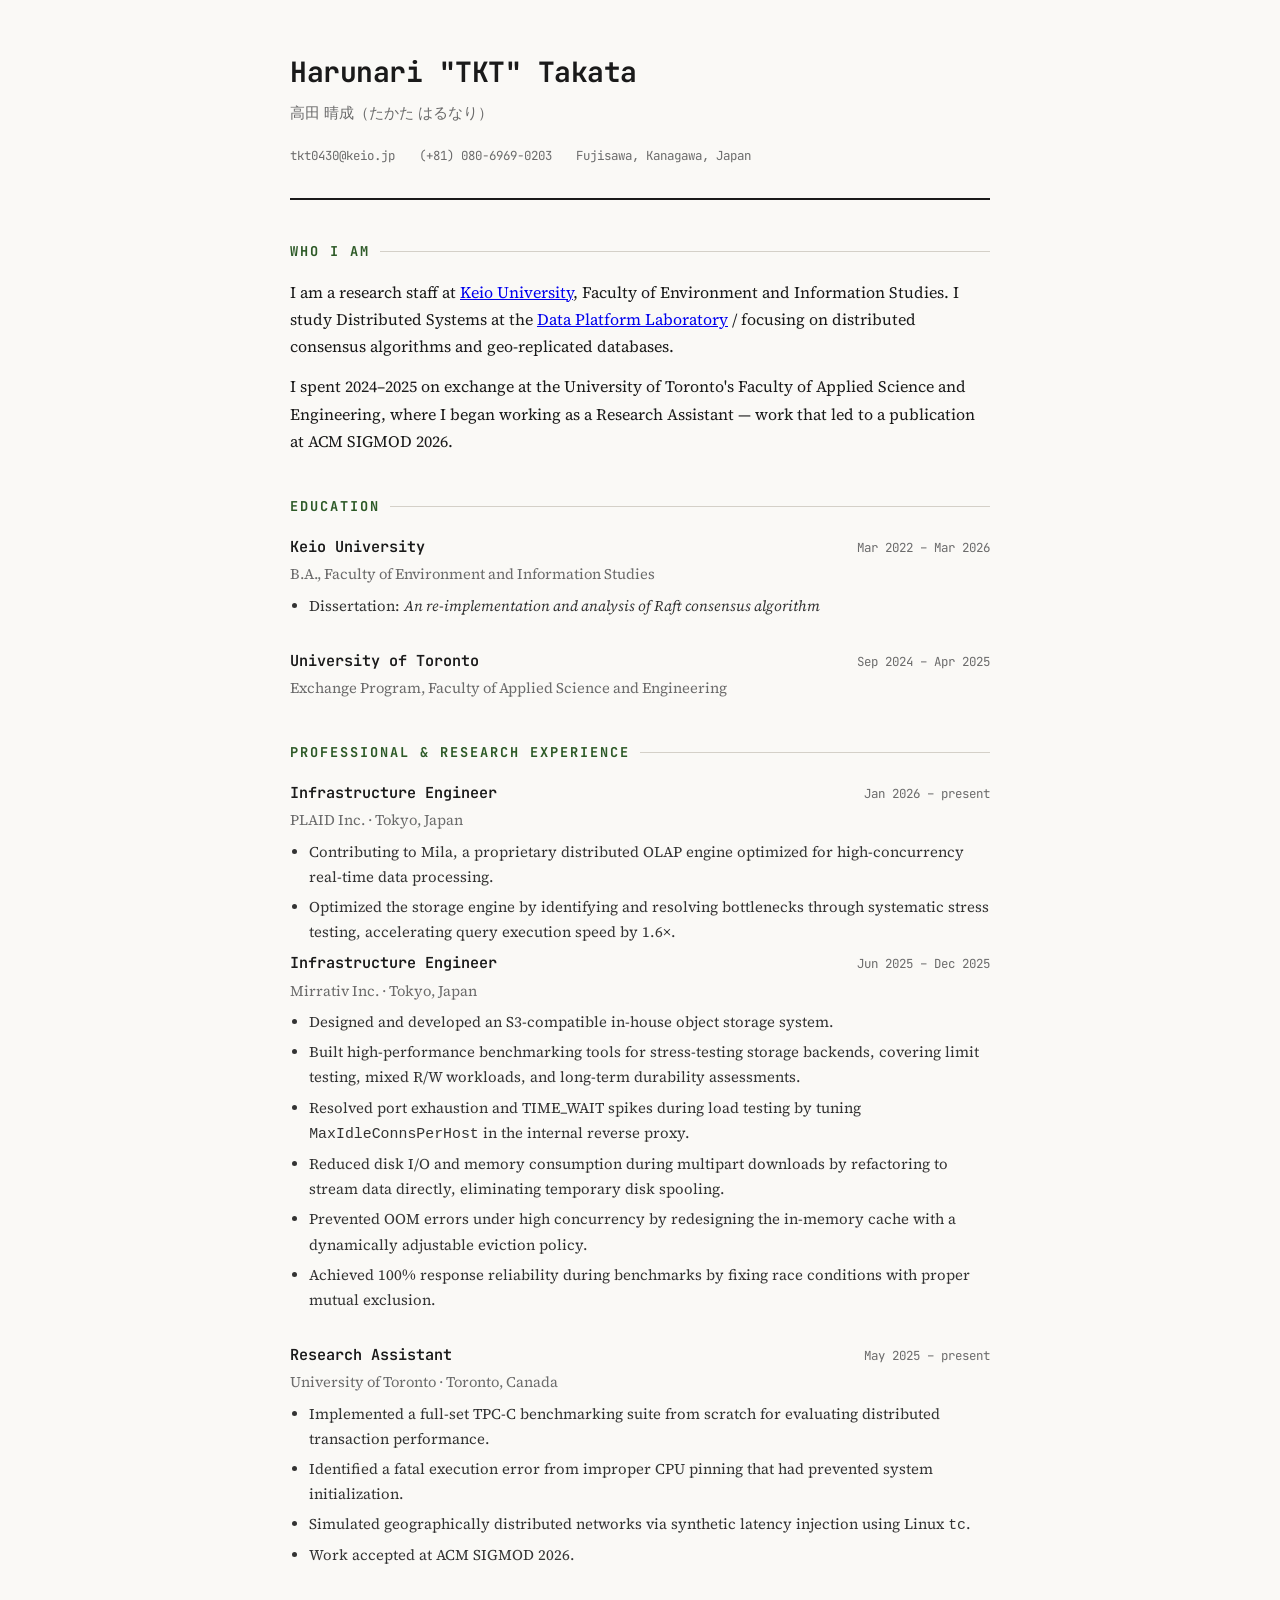
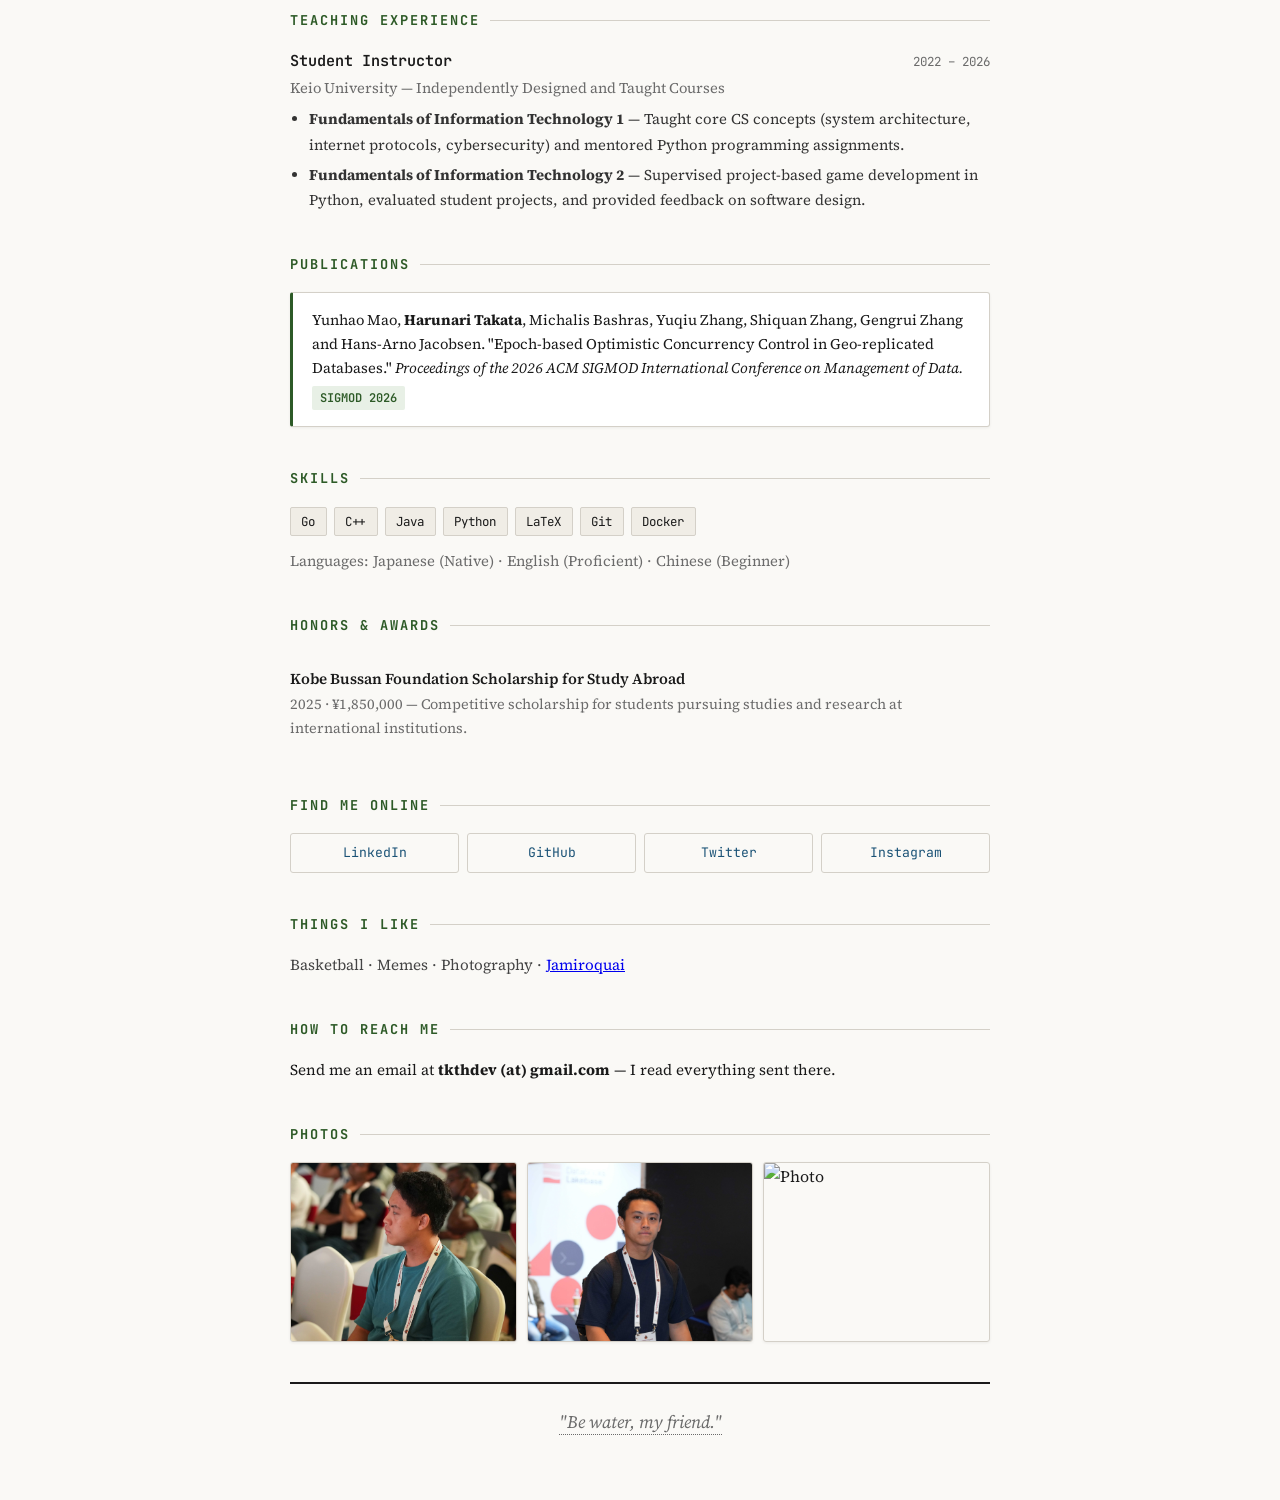
==== commit 25cae1cf: "Add photo gallery section Co-Authored-By: Claude Opus 4.8 <noreply@anthropic.com>" ====
--- a/index.html
+++ b/index.html
@@ -248,6 +248,23 @@
     color: #444;
   }
 
+  /* ── gallery ── */
+  .gallery {
+    display: grid;
+    grid-template-columns: repeat(auto-fit, minmax(180px, 1fr));
+    gap: 0.6rem;
+  }
+
+  .gallery img {
+    width: 100%;
+    height: 180px;
+    object-fit: cover;
+    border: 1px solid var(--border);
+    border-radius: 3px;
+    box-shadow: var(--shadow);
+    display: block;
+  }
+
   /* ── quote ── */
   .quote {
     margin-top: 2rem;
@@ -458,6 +475,16 @@
     </p>
   </section>
 
+  <!-- ═══ GALLERY ═══ -->
+  <section>
+    <h2>Photos</h2>
+    <div class="gallery">
+      <img src="confbase-6601.jpg" alt="Conference photo" loading="lazy">
+      <img src="confbase-13674.jpg" alt="Conference photo" loading="lazy">
+      <img src="e7779178-40f3-41db-963f-839f3bcc8286-1_all_11929.jpg" alt="Photo" loading="lazy">
+    </div>
+  </section>
+
   <!-- ═══ QUOTE ═══ -->
   <div class="quote">
     <blockquote>
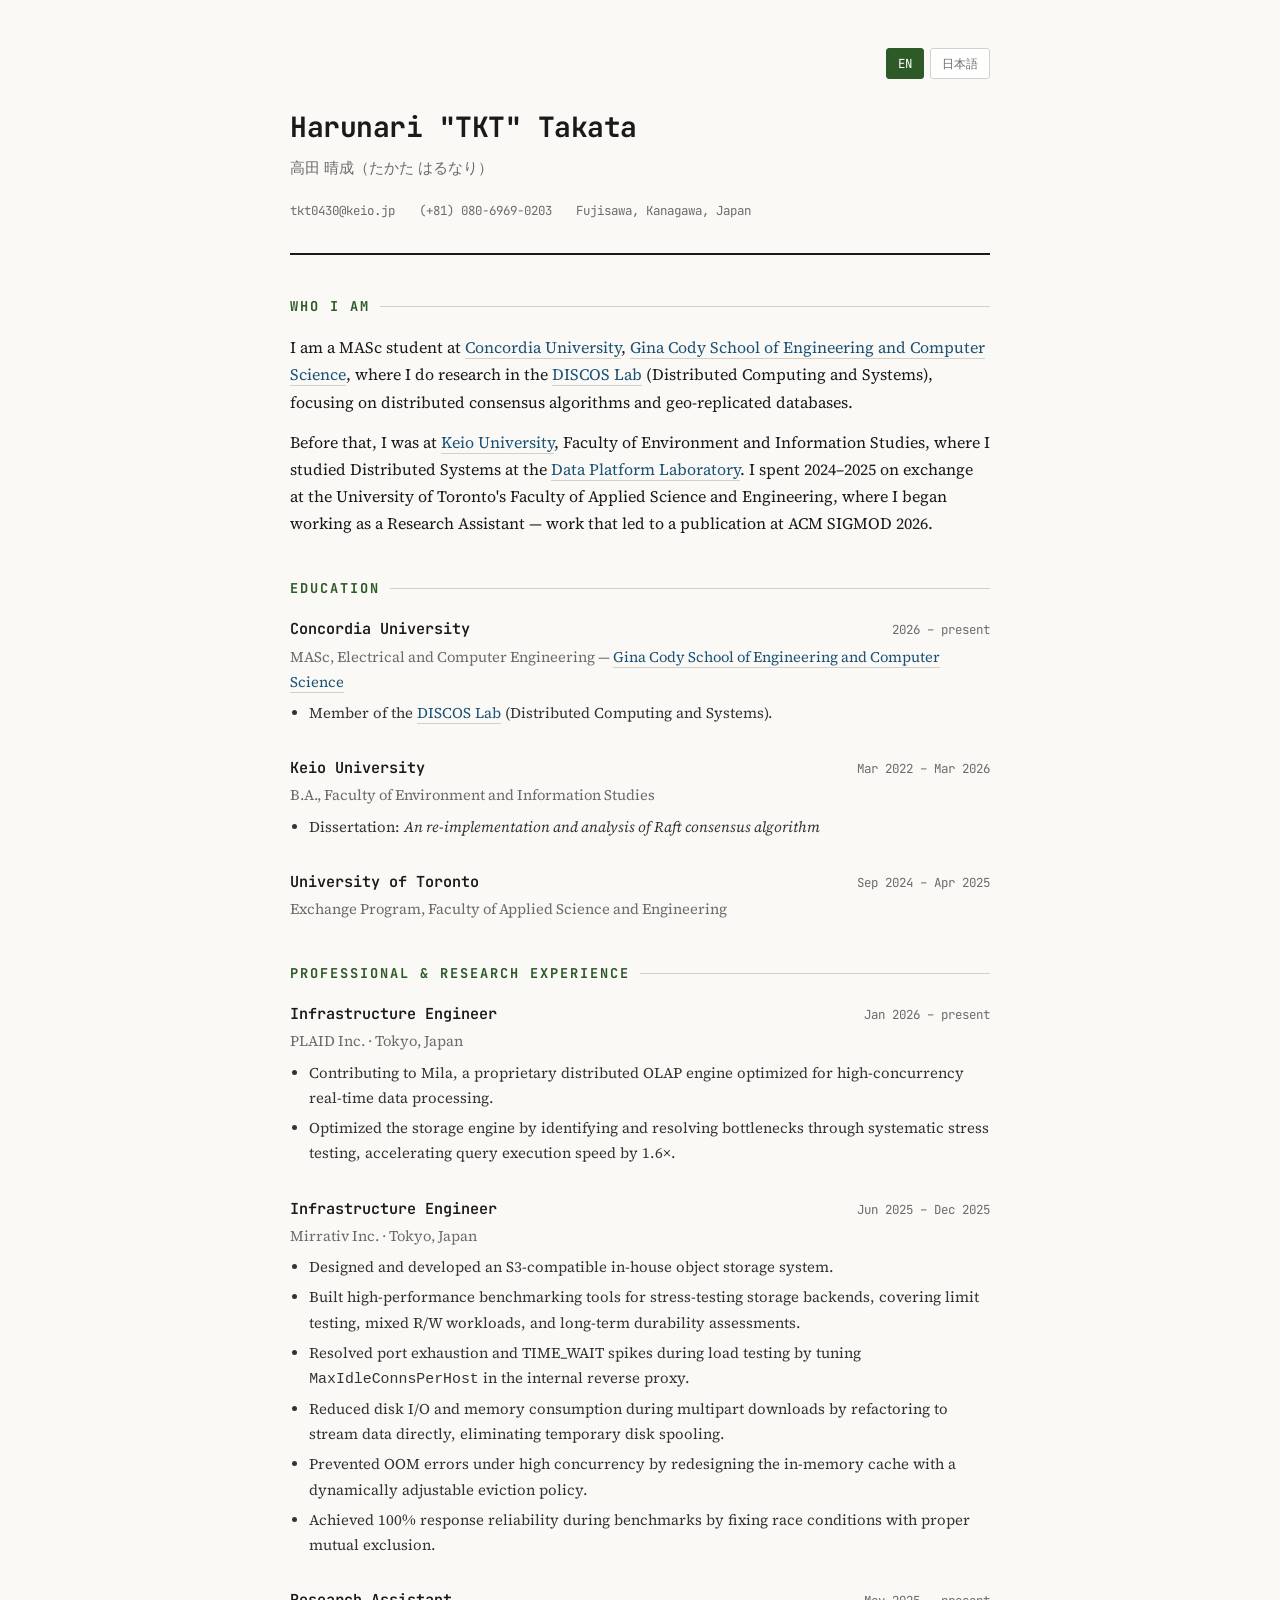
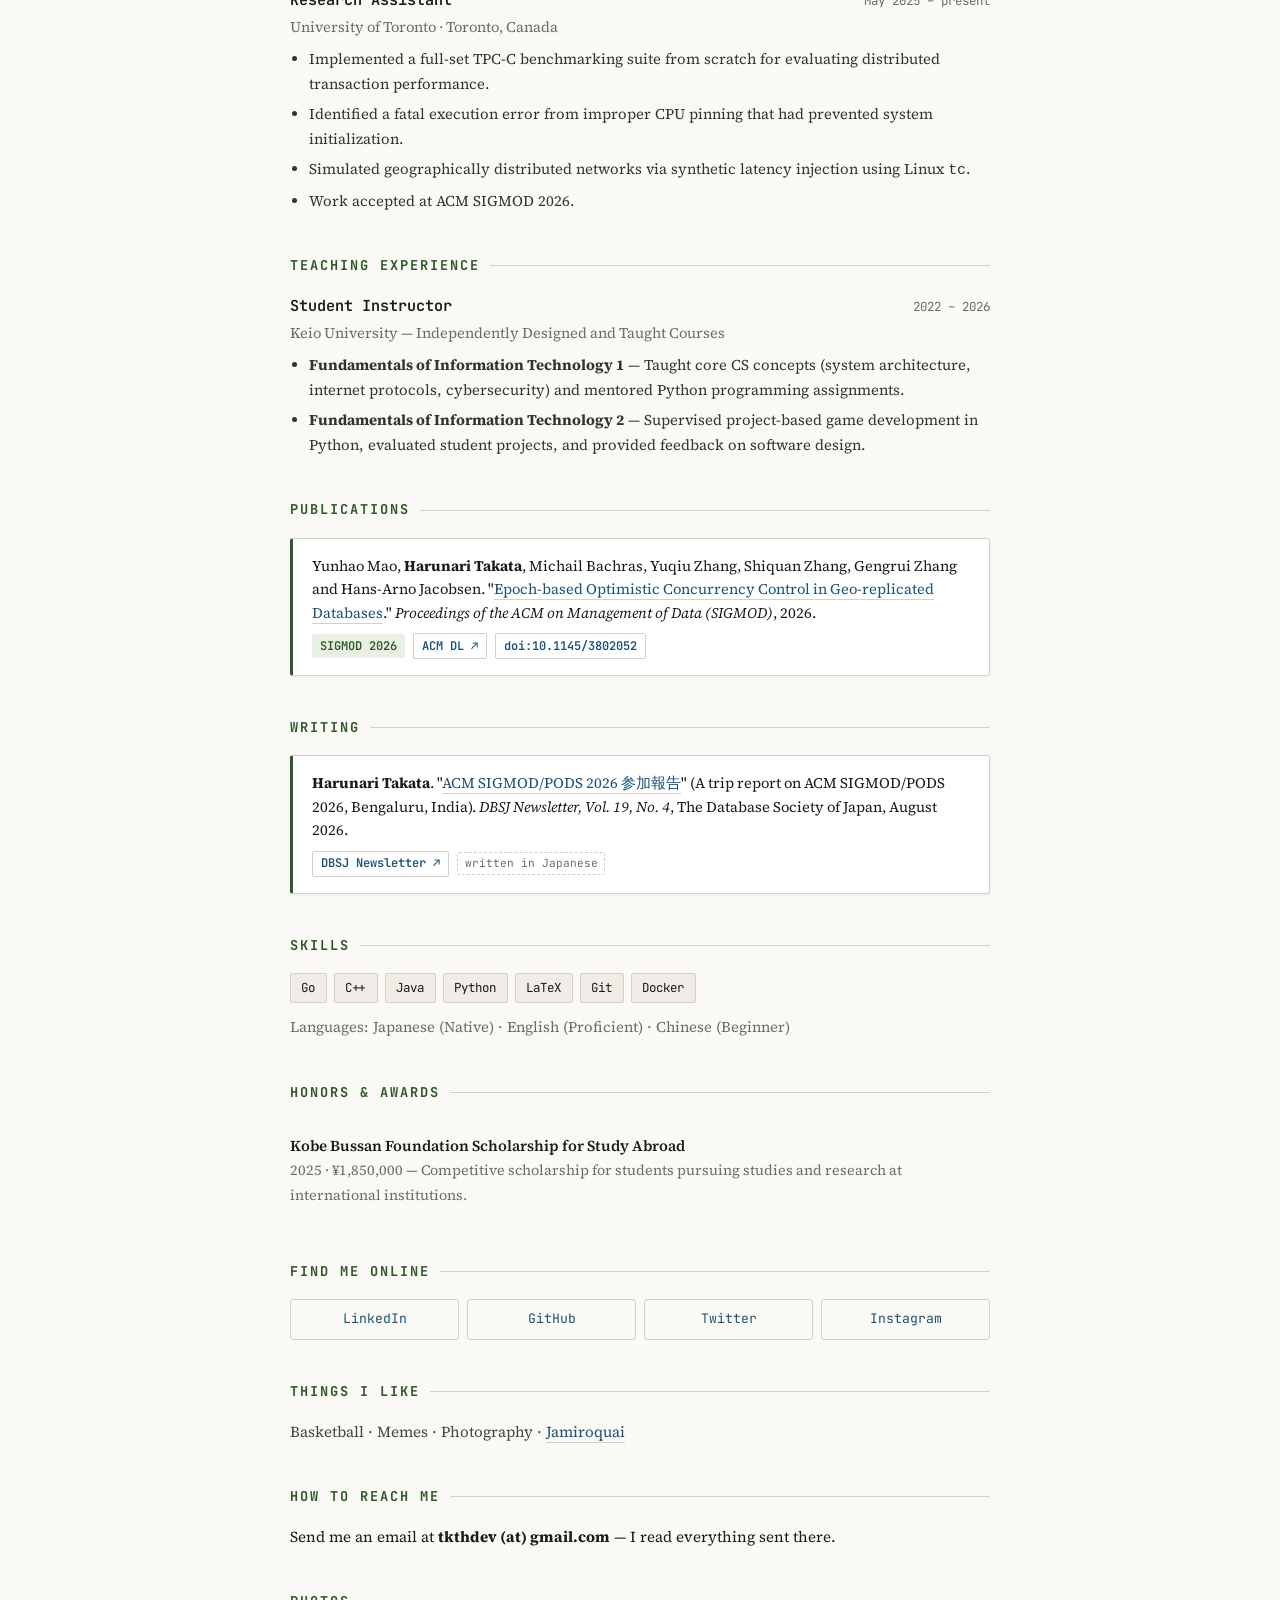
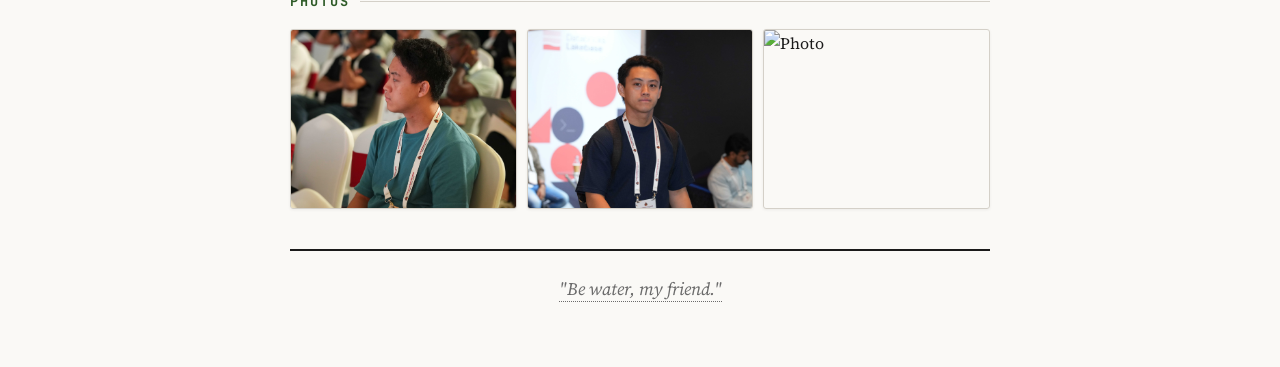
==== commit a6fcfb60: "Add Concordia/DISCOS affiliation, paper links, and Japanese page - Update current affiliation to Con" ====
--- a/index.html
+++ b/index.html
@@ -6,295 +6,18 @@
 <title>Harunari Takata — Personal Home Page</title>
 <link rel="preconnect" href="https://fonts.googleapis.com">
 <link href="https://fonts.googleapis.com/css2?family=JetBrains+Mono:wght@400;600;700&family=Source+Serif+4:ital,wght@0,400;0,600;1,400&display=swap" rel="stylesheet">
-<style>
-  :root {
-    --bg: #faf9f6;
-    --fg: #1a1a1a;
-    --accent: #2d5a27;
-    --accent-light: #e8f0e6;
-    --muted: #6b6b6b;
-    --border: #d4d0c8;
-    --link: #1a5276;
-    --link-hover: #2d5a27;
-    --code-bg: #f0ede6;
-    --card-bg: #ffffff;
-    --shadow: 0 1px 3px rgba(0,0,0,0.06);
-  }
-
-  * { margin: 0; padding: 0; box-sizing: border-box; }
-
-  body {
-    font-family: 'Source Serif 4', Georgia, serif;
-    background: var(--bg);
-    color: var(--fg);
-    line-height: 1.7;
-    padding: 0 1.5rem;
-  }
-
-  .container {
-    max-width: 700px;
-    margin: 0 auto;
-    padding: 3rem 0 4rem;
-  }
-
-  /* ── header ── */
-  header {
-    margin-bottom: 2.5rem;
-    padding-bottom: 2rem;
-    border-bottom: 2px solid var(--fg);
-  }
-
-  header h1 {
-    font-family: 'JetBrains Mono', monospace;
-    font-size: 1.75rem;
-    font-weight: 700;
-    letter-spacing: -0.5px;
-    margin-bottom: 0.25rem;
-  }
-
-  header .subtitle {
-    font-size: 0.95rem;
-    color: var(--muted);
-    margin-bottom: 1.2rem;
-  }
-
-  header .tagline {
-    font-style: italic;
-    color: var(--muted);
-    font-size: 1.05rem;
-    margin-bottom: 1rem;
-  }
-
-  .contact-row {
-    display: flex;
-    flex-wrap: wrap;
-    gap: 0.5rem 1.5rem;
-    font-family: 'JetBrains Mono', monospace;
-    font-size: 0.78rem;
-    color: var(--muted);
-  }
-
-  .contact-row a {
-    color: var(--link);
-    text-decoration: none;
-    border-bottom: 1px solid transparent;
-    transition: border-color 0.2s;
-  }
-  .contact-row a:hover {
-    border-bottom-color: var(--link);
-  }
-
-  /* ── sections ── */
-  section {
-    margin-bottom: 2.5rem;
-  }
-
-  h2 {
-    font-family: 'JetBrains Mono', monospace;
-    font-size: 0.85rem;
-    font-weight: 700;
-    text-transform: uppercase;
-    letter-spacing: 2px;
-    color: var(--accent);
-    margin-bottom: 1rem;
-    display: flex;
-    align-items: center;
-    gap: 0.6rem;
-  }
-
-  h2::after {
-    content: '';
-    flex: 1;
-    height: 1px;
-    background: var(--border);
-  }
-
-  /* ── about ── */
-  .about p {
-    margin-bottom: 0.8rem;
-    font-size: 1rem;
-  }
-
-  /* ── entry blocks ── */
-  .entry {
-    margin-bottom: 1.8rem;
-  }
-
-  .entry-header {
-    display: flex;
-    justify-content: space-between;
-    align-items: baseline;
-    flex-wrap: wrap;
-    gap: 0.25rem;
-    margin-bottom: 0.15rem;
-  }
-
-  .entry-title {
-    font-family: 'JetBrains Mono', monospace;
-    font-weight: 600;
-    font-size: 0.95rem;
-  }
-
-  .entry-date {
-    font-family: 'JetBrains Mono', monospace;
-    font-size: 0.78rem;
-    color: var(--muted);
-    white-space: nowrap;
-  }
-
-  .entry-org {
-    font-size: 0.92rem;
-    color: var(--muted);
-    margin-bottom: 0.4rem;
-  }
-
-  .entry ul {
-    padding-left: 1.2rem;
-    font-size: 0.93rem;
-  }
-
-  .entry li {
-    margin-bottom: 0.3rem;
-    color: #333;
-  }
-
-  /* ── publication ── */
-  .pub {
-    background: var(--card-bg);
-    border: 1px solid var(--border);
-    border-left: 3px solid var(--accent);
-    padding: 1rem 1.2rem;
-    border-radius: 3px;
-    font-size: 0.92rem;
-    line-height: 1.6;
-    box-shadow: var(--shadow);
-  }
-
-  .pub .venue {
-    font-family: 'JetBrains Mono', monospace;
-    font-size: 0.75rem;
-    color: var(--accent);
-    font-weight: 600;
-    display: inline-block;
-    margin-top: 0.4rem;
-    background: var(--accent-light);
-    padding: 0.15rem 0.5rem;
-    border-radius: 2px;
-  }
-
-  /* ── skills ── */
-  .skill-tags {
-    display: flex;
-    flex-wrap: wrap;
-    gap: 0.45rem;
-  }
-
-  .skill-tag {
-    font-family: 'JetBrains Mono', monospace;
-    font-size: 0.78rem;
-    background: var(--code-bg);
-    border: 1px solid var(--border);
-    padding: 0.2rem 0.65rem;
-    border-radius: 2px;
-    color: var(--fg);
-  }
-
-  /* ── award ── */
-  .award {
-    padding: 0.8rem 0;
-    border-bottom: 1px dashed var(--border);
-  }
-  .award:last-child { border-bottom: none; }
-
-  .award-name {
-    font-weight: 600;
-    font-size: 0.95rem;
-  }
-
-  .award-detail {
-    font-size: 0.9rem;
-    color: var(--muted);
-  }
-
-  /* ── links row ── */
-  .links-grid {
-    display: grid;
-    grid-template-columns: repeat(auto-fill, minmax(140px, 1fr));
-    gap: 0.5rem;
-  }
-
-  .links-grid a {
-    font-family: 'JetBrains Mono', monospace;
-    font-size: 0.82rem;
-    color: var(--link);
-    text-decoration: none;
-    padding: 0.5rem 0.75rem;
-    border: 1px solid var(--border);
-    border-radius: 3px;
-    transition: all 0.2s;
-    display: block;
-    text-align: center;
-  }
-
-  .links-grid a:hover {
-    background: var(--accent-light);
-    border-color: var(--accent);
-    color: var(--accent);
-  }
-
-  /* ── personal ── */
-  .interests {
-    font-size: 0.95rem;
-    color: #444;
-  }
-
-  /* ── gallery ── */
-  .gallery {
-    display: grid;
-    grid-template-columns: repeat(auto-fit, minmax(180px, 1fr));
-    gap: 0.6rem;
-  }
-
-  .gallery img {
-    width: 100%;
-    height: 180px;
-    object-fit: cover;
-    border: 1px solid var(--border);
-    border-radius: 3px;
-    box-shadow: var(--shadow);
-    display: block;
-  }
-
-  /* ── quote ── */
-  .quote {
-    margin-top: 2rem;
-    padding-top: 1.5rem;
-    border-top: 2px solid var(--fg);
-    text-align: center;
-  }
-
-  .quote blockquote {
-    font-style: italic;
-    font-size: 1.1rem;
-    color: var(--muted);
-  }
-
-  .quote a {
-    color: var(--muted);
-    text-decoration: none;
-    border-bottom: 1px dotted var(--muted);
-  }
-
-  /* ── responsive ── */
-  @media (max-width: 500px) {
-    header h1 { font-size: 1.4rem; }
-    .entry-header { flex-direction: column; }
-    .contact-row { flex-direction: column; gap: 0.25rem; }
-  }
-</style>
+<link rel="stylesheet" href="style.css">
+<link rel="alternate" hreflang="en" href="https://tkthdev.github.io/officialPage/index.html">
+<link rel="alternate" hreflang="ja" href="https://tkthdev.github.io/officialPage/ja.html">
 </head>
 <body>
 <div class="container">
+
+  <!-- ═══ LANGUAGE SWITCH ═══ -->
+  <nav class="lang-switch" aria-label="Language">
+    <a href="index.html" class="active" aria-current="page">EN</a>
+    <a href="ja.html" hreflang="ja">日本語</a>
+  </nav>
 
   <!-- ═══ HEADER ═══ -->
   <header>
@@ -312,13 +35,17 @@
   <section class="about">
     <h2>Who I Am</h2>
     <p>
-      I am a research staff at
-      <a href="https://www.keio.ac.jp/en/">Keio University</a>, Faculty of Environment and Information Studies.
-      I study Distributed Systems at the
-      <a href="https://sites.google.com/view/dpl-sfc/">Data Platform Laboratory</a> /
+      I am a MASc student at
+      <a href="https://www.concordia.ca/">Concordia University</a>,
+      <a href="https://www.concordia.ca/ginacody.html">Gina Cody School of Engineering and Computer Science</a>,
+      where I do research in the
+      <a href="https://www.gengruizhang.com/">DISCOS Lab</a> (Distributed Computing and Systems),
       focusing on distributed consensus algorithms and geo-replicated databases.
     </p>
     <p>
+      Before that, I was at <a href="https://www.keio.ac.jp/en/">Keio University</a>,
+      Faculty of Environment and Information Studies, where I studied Distributed Systems at the
+      <a href="https://sites.google.com/view/dpl-sfc/">Data Platform Laboratory</a>.
       I spent 2024–2025 on exchange at the University of Toronto's Faculty of Applied Science and Engineering,
       where I began working as a Research Assistant — work that led to a publication at ACM SIGMOD 2026.
     </p>
@@ -330,6 +57,20 @@
 
     <div class="entry">
       <div class="entry-header">
+        <span class="entry-title">Concordia University</span>
+        <span class="entry-date">2026 – present</span>
+      </div>
+      <div class="entry-org">
+        MASc, Electrical and Computer Engineering —
+        <a href="https://www.concordia.ca/ginacody.html">Gina Cody School of Engineering and Computer Science</a>
+      </div>
+      <ul>
+        <li>Member of the <a href="https://www.gengruizhang.com/">DISCOS Lab</a> (Distributed Computing and Systems).</li>
+      </ul>
+    </div>
+
+    <div class="entry">
+      <div class="entry-header">
         <span class="entry-title">Keio University</span>
         <span class="entry-date">Mar 2022 – Mar 2026</span>
       </div>
@@ -361,7 +102,7 @@
       <ul>
         <li>Contributing to Mila, a proprietary distributed OLAP engine optimized for high-concurrency real-time data processing.</li>
         <li>Optimized the storage engine by identifying and resolving  bottlenecks through systematic stress testing, accelerating query execution speed by 1.6×.</li>
-      </ul
+      </ul>
     </div>
 
     <div class="entry">
@@ -416,11 +157,30 @@
   <section>
     <h2>Publications</h2>
     <div class="pub">
-      Yunhao Mao, <strong>Harunari Takata</strong>, Michalis Bashras, Yuqiu Zhang, Shiquan Zhang, Gengrui Zhang
+      Yunhao Mao, <strong>Harunari Takata</strong>, Michail Bachras, Yuqiu Zhang, Shiquan Zhang, Gengrui Zhang
       and Hans-Arno Jacobsen.
-      "Epoch-based Optimistic Concurrency Control in Geo-replicated Databases."
-      <em>Proceedings of the 2026 ACM SIGMOD International Conference on Management of Data.</em>
-      <span class="venue">SIGMOD 2026</span>
+      "<a href="https://dl.acm.org/doi/10.1145/3802052">Epoch-based Optimistic Concurrency Control in Geo-replicated Databases</a>."
+      <em>Proceedings of the ACM on Management of Data (SIGMOD)</em>, 2026.
+      <div class="pub-links">
+        <span class="venue">SIGMOD 2026</span>
+        <a class="pub-link" href="https://dl.acm.org/doi/10.1145/3802052">ACM DL ↗</a>
+        <a class="pub-link" href="https://doi.org/10.1145/3802052">doi:10.1145/3802052</a>
+      </div>
+    </div>
+  </section>
+
+  <!-- ═══ WRITING ═══ -->
+  <section>
+    <h2>Writing</h2>
+    <div class="pub">
+      <strong>Harunari Takata</strong>.
+      "<a href="https://dbsj.org/newsletter-vol-19-no-4/">ACM SIGMOD/PODS 2026 参加報告</a>"
+      (A trip report on ACM SIGMOD/PODS 2026, Bengaluru, India).
+      <em>DBSJ Newsletter, Vol. 19, No. 4</em>, The Database Society of Japan, August 2026.
+      <div class="pub-links">
+        <a class="pub-link" href="https://dbsj.org/newsletter-vol-19-no-4/">DBSJ Newsletter ↗</a>
+        <span class="lang-note">written in Japanese</span>
+      </div>
     </div>
   </section>
 
--- a/style.css
+++ b/style.css
@@ -0,0 +1,395 @@
+  :root {
+    --bg: #faf9f6;
+    --fg: #1a1a1a;
+    --accent: #2d5a27;
+    --accent-light: #e8f0e6;
+    --muted: #6b6b6b;
+    --border: #d4d0c8;
+    --link: #1a5276;
+    --link-hover: #2d5a27;
+    --code-bg: #f0ede6;
+    --card-bg: #ffffff;
+    --shadow: 0 1px 3px rgba(0,0,0,0.06);
+  }
+
+  * { margin: 0; padding: 0; box-sizing: border-box; }
+
+  body {
+    font-family: 'Source Serif 4', Georgia, serif;
+    background: var(--bg);
+    color: var(--fg);
+    line-height: 1.7;
+    padding: 0 1.5rem;
+  }
+
+  .container {
+    max-width: 700px;
+    margin: 0 auto;
+    padding: 3rem 0 4rem;
+  }
+
+  /* ── language switch ── */
+  .lang-switch {
+    display: flex;
+    justify-content: flex-end;
+    gap: 0.35rem;
+    margin-bottom: 1.5rem;
+    font-family: 'JetBrains Mono', monospace;
+    font-size: 0.78rem;
+  }
+
+  .lang-switch a {
+    color: var(--muted);
+    text-decoration: none;
+    padding: 0.25rem 0.7rem;
+    border: 1px solid var(--border);
+    border-radius: 3px;
+    background: var(--card-bg);
+    transition: all 0.2s;
+  }
+
+  .lang-switch a:hover {
+    border-color: var(--accent);
+    color: var(--accent);
+  }
+
+  .lang-switch a.active {
+    background: var(--accent);
+    border-color: var(--accent);
+    color: #fff;
+  }
+
+  /* ── header ── */
+  header {
+    margin-bottom: 2.5rem;
+    padding-bottom: 2rem;
+    border-bottom: 2px solid var(--fg);
+  }
+
+  header h1 {
+    font-family: 'JetBrains Mono', monospace;
+    font-size: 1.75rem;
+    font-weight: 700;
+    letter-spacing: -0.5px;
+    margin-bottom: 0.25rem;
+  }
+
+  header .subtitle {
+    font-size: 0.95rem;
+    color: var(--muted);
+    margin-bottom: 1.2rem;
+  }
+
+  header .tagline {
+    font-style: italic;
+    color: var(--muted);
+    font-size: 1.05rem;
+    margin-bottom: 1rem;
+  }
+
+  .contact-row {
+    display: flex;
+    flex-wrap: wrap;
+    gap: 0.5rem 1.5rem;
+    font-family: 'JetBrains Mono', monospace;
+    font-size: 0.78rem;
+    color: var(--muted);
+  }
+
+  .contact-row a {
+    color: var(--link);
+    text-decoration: none;
+    border-bottom: 1px solid transparent;
+    transition: border-color 0.2s;
+  }
+  .contact-row a:hover {
+    border-bottom-color: var(--link);
+  }
+
+  /* ── sections ── */
+  section {
+    margin-bottom: 2.5rem;
+  }
+
+  h2 {
+    font-family: 'JetBrains Mono', monospace;
+    font-size: 0.85rem;
+    font-weight: 700;
+    text-transform: uppercase;
+    letter-spacing: 2px;
+    color: var(--accent);
+    margin-bottom: 1rem;
+    display: flex;
+    align-items: center;
+    gap: 0.6rem;
+  }
+
+  h2::after {
+    content: '';
+    flex: 1;
+    height: 1px;
+    background: var(--border);
+  }
+
+  /* ── about ── */
+  .about p {
+    margin-bottom: 0.8rem;
+    font-size: 1rem;
+  }
+
+  .about a, .entry a, .interests a {
+    color: var(--link);
+    text-decoration: none;
+    border-bottom: 1px solid var(--border);
+    transition: border-color 0.2s, color 0.2s;
+  }
+  .about a:hover, .entry a:hover, .interests a:hover {
+    color: var(--accent);
+    border-bottom-color: var(--accent);
+  }
+
+  /* ── entry blocks ── */
+  .entry {
+    margin-bottom: 1.8rem;
+  }
+
+  .entry-header {
+    display: flex;
+    justify-content: space-between;
+    align-items: baseline;
+    flex-wrap: wrap;
+    gap: 0.25rem;
+    margin-bottom: 0.15rem;
+  }
+
+  .entry-title {
+    font-family: 'JetBrains Mono', monospace;
+    font-weight: 600;
+    font-size: 0.95rem;
+  }
+
+  .entry-date {
+    font-family: 'JetBrains Mono', monospace;
+    font-size: 0.78rem;
+    color: var(--muted);
+    white-space: nowrap;
+  }
+
+  .entry-org {
+    font-size: 0.92rem;
+    color: var(--muted);
+    margin-bottom: 0.4rem;
+  }
+
+  .entry ul {
+    padding-left: 1.2rem;
+    font-size: 0.93rem;
+  }
+
+  .entry li {
+    margin-bottom: 0.3rem;
+    color: #333;
+  }
+
+  /* ── publication ── */
+  .pub {
+    background: var(--card-bg);
+    border: 1px solid var(--border);
+    border-left: 3px solid var(--accent);
+    padding: 1rem 1.2rem;
+    border-radius: 3px;
+    font-size: 0.92rem;
+    line-height: 1.6;
+    box-shadow: var(--shadow);
+  }
+
+  .pub .venue {
+    font-family: 'JetBrains Mono', monospace;
+    font-size: 0.75rem;
+    color: var(--accent);
+    font-weight: 600;
+    display: inline-block;
+    margin-top: 0.4rem;
+    background: var(--accent-light);
+    padding: 0.15rem 0.5rem;
+    border-radius: 2px;
+  }
+
+  .pub a {
+    color: var(--link);
+    text-decoration: none;
+    border-bottom: 1px solid var(--border);
+  }
+  .pub a:hover {
+    color: var(--accent);
+    border-bottom-color: var(--accent);
+  }
+
+  .pub-links {
+    margin-top: 0.5rem;
+    display: flex;
+    flex-wrap: wrap;
+    align-items: center;
+    gap: 0.5rem;
+  }
+
+  .pub-link {
+    font-family: 'JetBrains Mono', monospace;
+    font-size: 0.75rem;
+    font-weight: 600;
+    display: inline-block;
+    padding: 0.15rem 0.5rem;
+    border: 1px solid var(--border);
+    border-radius: 2px;
+  }
+
+  .pub-links .venue { margin-top: 0; }
+
+  .pub-link:hover {
+    background: var(--accent-light);
+    border-color: var(--accent);
+  }
+
+  .lang-note {
+    font-family: 'JetBrains Mono', monospace;
+    font-size: 0.7rem;
+    color: var(--muted);
+    border: 1px dashed var(--border);
+    border-radius: 2px;
+    padding: 0.1rem 0.4rem;
+    white-space: nowrap;
+  }
+
+  /* ── skills ── */
+  .skill-tags {
+    display: flex;
+    flex-wrap: wrap;
+    gap: 0.45rem;
+  }
+
+  .skill-tag {
+    font-family: 'JetBrains Mono', monospace;
+    font-size: 0.78rem;
+    background: var(--code-bg);
+    border: 1px solid var(--border);
+    padding: 0.2rem 0.65rem;
+    border-radius: 2px;
+    color: var(--fg);
+  }
+
+  /* ── award ── */
+  .award {
+    padding: 0.8rem 0;
+    border-bottom: 1px dashed var(--border);
+  }
+  .award:last-child { border-bottom: none; }
+
+  .award-name {
+    font-weight: 600;
+    font-size: 0.95rem;
+  }
+
+  .award-detail {
+    font-size: 0.9rem;
+    color: var(--muted);
+  }
+
+  /* ── links row ── */
+  .links-grid {
+    display: grid;
+    grid-template-columns: repeat(auto-fill, minmax(140px, 1fr));
+    gap: 0.5rem;
+  }
+
+  .links-grid a {
+    font-family: 'JetBrains Mono', monospace;
+    font-size: 0.82rem;
+    color: var(--link);
+    text-decoration: none;
+    padding: 0.5rem 0.75rem;
+    border: 1px solid var(--border);
+    border-radius: 3px;
+    transition: all 0.2s;
+    display: block;
+    text-align: center;
+  }
+
+  .links-grid a:hover {
+    background: var(--accent-light);
+    border-color: var(--accent);
+    color: var(--accent);
+  }
+
+  /* ── personal ── */
+  .interests {
+    font-size: 0.95rem;
+    color: #444;
+  }
+
+  /* ── gallery ── */
+  .gallery {
+    display: grid;
+    grid-template-columns: repeat(auto-fit, minmax(180px, 1fr));
+    gap: 0.6rem;
+  }
+
+  .gallery img {
+    width: 100%;
+    height: 180px;
+    object-fit: cover;
+    border: 1px solid var(--border);
+    border-radius: 3px;
+    box-shadow: var(--shadow);
+    display: block;
+  }
+
+  /* ── quote ── */
+  .quote {
+    margin-top: 2rem;
+    padding-top: 1.5rem;
+    border-top: 2px solid var(--fg);
+    text-align: center;
+  }
+
+  .quote blockquote {
+    font-style: italic;
+    font-size: 1.1rem;
+    color: var(--muted);
+  }
+
+  .quote a {
+    color: var(--muted);
+    text-decoration: none;
+    border-bottom: 1px dotted var(--muted);
+  }
+
+  /* ── responsive ── */
+  @media (max-width: 500px) {
+    header h1 { font-size: 1.4rem; }
+    .entry-header { flex-direction: column; }
+    .contact-row { flex-direction: column; gap: 0.25rem; }
+  }
+
+  /* ── Japanese page ── */
+  html[lang="ja"] body {
+    font-family: 'Source Serif 4', 'Noto Serif JP', "Hiragino Mincho ProN", "Yu Mincho", YuMincho, serif;
+  }
+
+  html[lang="ja"] h2,
+  html[lang="ja"] header h1,
+  html[lang="ja"] .contact-row,
+  html[lang="ja"] .entry-title,
+  html[lang="ja"] .entry-date,
+  html[lang="ja"] .skill-tag,
+  html[lang="ja"] .venue,
+  html[lang="ja"] .pub-link,
+  html[lang="ja"] .lang-note,
+  html[lang="ja"] .links-grid a,
+  html[lang="ja"] .lang-switch {
+    font-family: 'JetBrains Mono', 'Noto Sans JP', "Hiragino Sans", "Yu Gothic", sans-serif;
+  }
+
+  html[lang="ja"] h2 {
+    text-transform: none;
+    letter-spacing: 1px;
+  }
